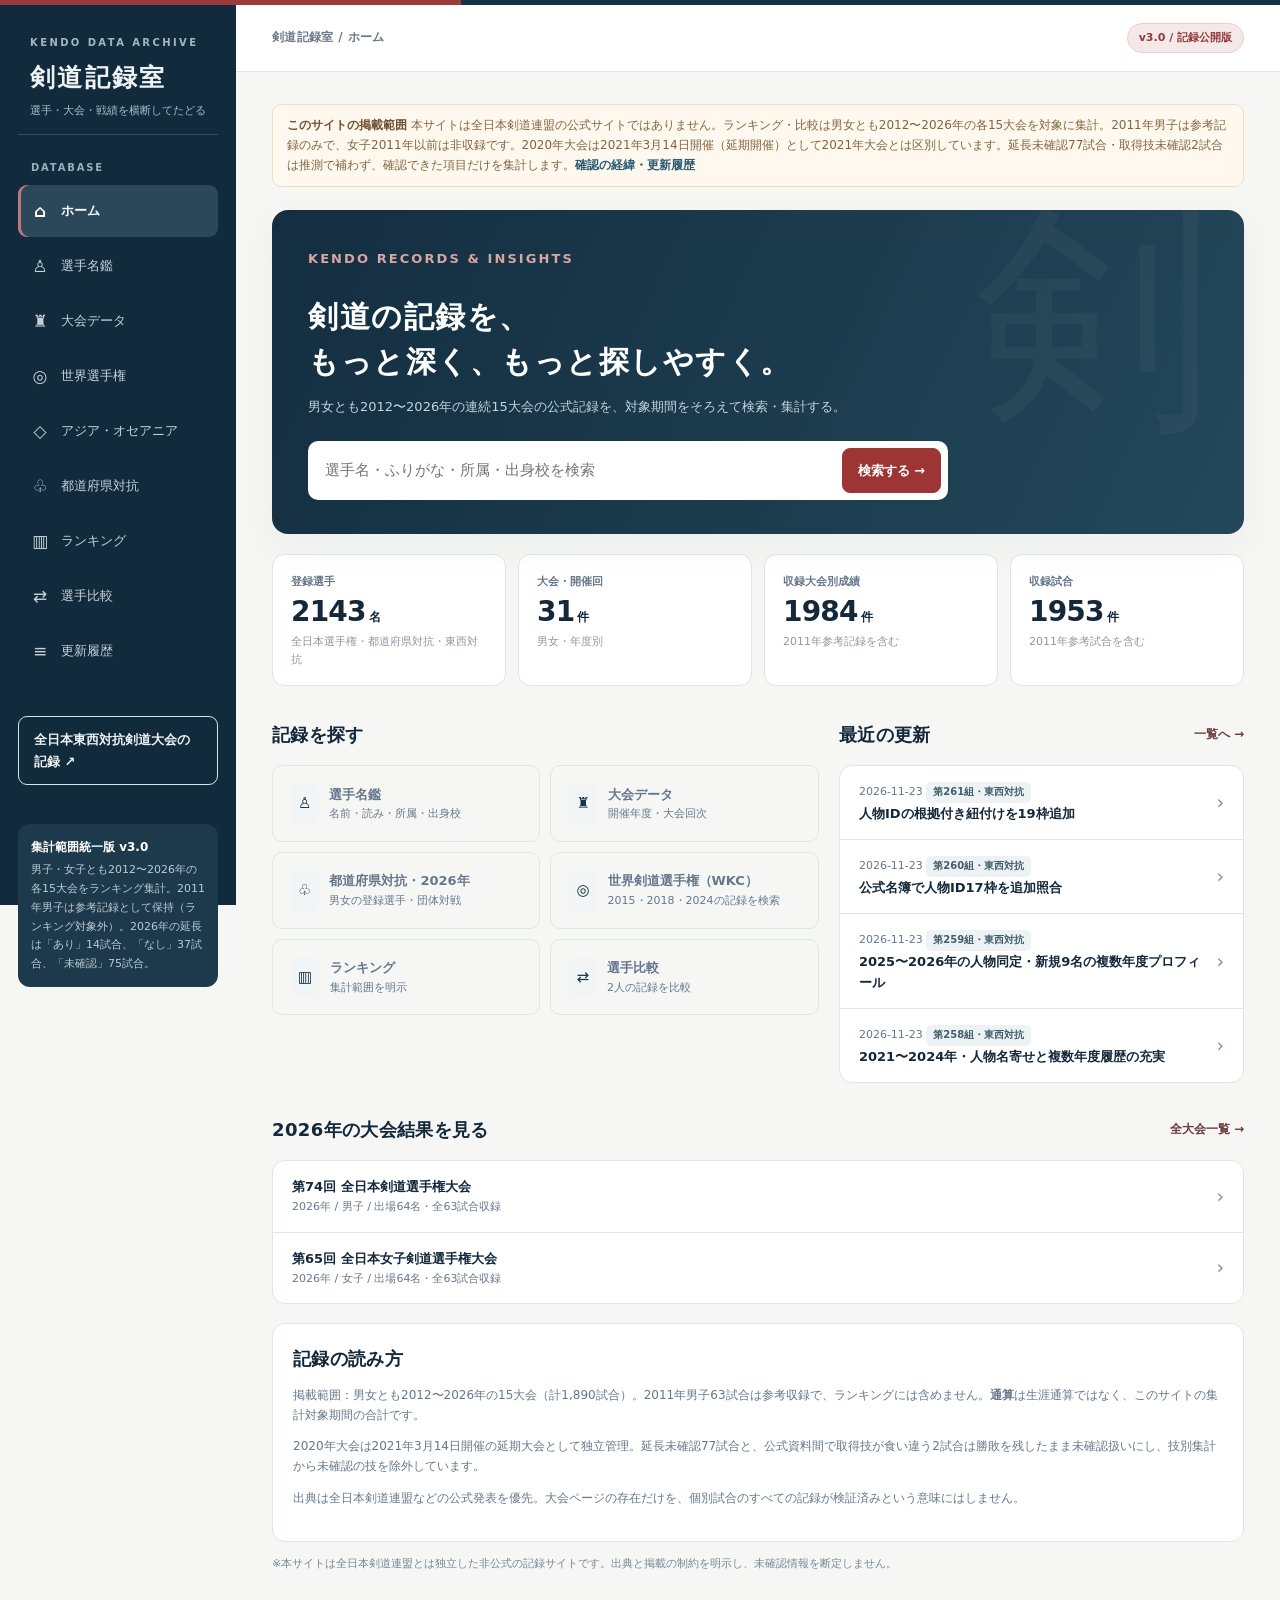
==== index.html @ 06b3e474 "Round 368: publish women's prefectural award history and verified player profiles" ====
<!doctype html>
<html lang="ja">
<head>
  <meta charset="utf-8">
  <meta name="viewport" content="width=device-width, initial-scale=1">
  <meta name="color-scheme" content="light">
  <title>剣道記録室｜全日本・世界・アジア・オセアニア剣道選手権の記録</title>
  <meta name="description" content="全日本剣道選手権・全日本女子剣道選手権の2012〜2026年の試合記録、選手名鑑、ランキング、選手比較。2011年男子は参考収録。1970〜2024年の世界剣道選手権（WKC）の公式入賞結果と日本代表の一部試合記録、2026年第1回アジア・オセアニア剣道選手権大会（AOKC）の入賞、日本選手団登録、個人戦20記録枠（19実戦・不戦勝1）、日本の男女団体戦8国別対戦と本人実戦38件（団体不戦勝2枠を別管理）を掲載。1976・1979・1982・1985・1988年は入賞順位の2巡確認済み。1991年・1994年・1997年はFIK公式図面の個別対戦を2巡照合し、1973年は入賞順位・団体と個人の別会場を2巡確認、1970年は会場・全剣連公式映像を含め2巡目まで確認。公式一次資料による非公式データベース。">
  <link rel="stylesheet" href="assets/style.css">
  <link rel="stylesheet" href="assets/tozai-profile.css">
</head>
<body>
  <div class="global-top"></div>
  <div class="shell">
    <aside class="sidebar">
      <a href="#/" class="brand"><div class="brand-small">KENDO DATA ARCHIVE</div><div class="brand-main">剣道記録室</div><div class="brand-desc">選手・大会・戦績を横断してたどる</div></a>
      <div><div class="nav-caption">DATABASE</div><nav class="nav-links" id="desktopNav" aria-label="メインメニュー"></nav></div>
      <div class="sidebar-tozai-entry"><a href="tozai.html" style="display:block;padding:12px 15px;border:1px solid #dbe2e8;border-radius:9px;margin:14px 0;text-decoration:none;font-size:13px;font-weight:700">全日本東西対抗剣道大会の記録 ↗</a></div><div class="sidebar-bottom"><strong>集計範囲統一版 v3.0</strong>男子・女子とも2012〜2026年の各15大会をランキング集計。2011年男子は参考記録として保持（ランキング対象外）。2026年の延長は「あり」14試合、「なし」37試合、「未確認」75試合。</div>
    </aside>
    <main class="main"><header class="topbar"><h1 id="topTitle">ホーム</h1><span class="mini-badge">v3.0 / 記録公開版</span></header><div class="content" id="app" aria-live="polite"></div></main>
  </div>
  <nav id="mobileNav" class="mobile-nav" aria-label="モバイルメニュー"></nav>
  <div id="resultOverlay" class="result-overlay" hidden>
    <button type="button" class="result-backdrop" data-close-results aria-label="一覧を閉じる"></button>
    <section class="result-dialog" role="dialog" aria-modal="true" aria-labelledby="resultDialogTitle" aria-describedby="resultDialogSubtitle">
      <header class="result-dialog-head"><div><p class="eyebrow">RESULTS · TOURNAMENT</p><h2 id="resultDialogTitle">大会結果</h2><p id="resultDialogSubtitle" class="muted"></p></div><button class="result-close" type="button" data-close-results aria-label="結果一覧を閉じる">×</button></header>
      <div class="result-dialog-tabs" role="tablist" aria-label="表示する結果を選択"><button type="button" role="tab" data-modal-tab="summary">個人別の最終成績</button><button type="button" role="tab" data-modal-tab="matches">試合結果一覧</button></div>
      <div id="resultDialogContent" class="result-dialog-content" tabindex="-1"></div>
    </section>
  </div>
<script src="assets/data-real.js"></script>
<script src="assets/readings.js"></script>
<script src="assets/readings-2025.js"></script>
<script src="assets/results-2026.js"></script>
<script src="assets/results-historical.js"></script>
<script src="assets/results-2025.js"></script>
<script src="assets/results-2024.js"></script>
<script src="assets/results-2023.js"></script>
<script src="assets/results-2022.js"></script>
<script src="assets/readings-2024.js"></script>
<script src="assets/readings-2023.js"></script>
<script src="assets/readings-2022.js"></script>
<script src="assets/results-2021.js"></script>
<script src="assets/readings-2021.js"></script>
<script src="assets/results-2011.js"></script>
<script src="assets/results-2012.js"></script>
<script src="assets/results-2013.js"></script>
<script src="assets/results-2014.js"></script>
<script src="assets/results-2015.js"></script>
<script src="assets/results-2016.js"></script>
<script src="assets/results-2017.js"></script>
<script src="assets/results-2018.js"></script>
<script src="assets/results-2019.js"></script>
<script src="assets/results-2020.js"></script>
<script src="assets/readings-2020.js"></script>
<script src="assets/readings-2019.js"></script>
<script src="assets/readings-2018.js"></script>
<script src="assets/readings-2017.js"></script>
<script src="assets/readings-2016.js"></script>
<script src="assets/readings-2015.js"></script>
<script src="assets/readings-2014.js"></script>
<script src="assets/readings-2013.js"></script>
<script src="assets/readings-2012.js"></script>
<script src="assets/readings-2011.js"></script>
<script src="assets/wkc-results.js"></script>
<script src="assets/aokc-results.js"></script>
<script src="assets/identity-links.js"></script>
<script src="assets/event-grades.js"></script>
<script src="assets/official-appearances.js"></script>
<script src="assets/display-names.js"></script>
<script src="assets/last-event-affiliations.js"></script>
<script src="assets/todofuken-2026.js"></script>
<script src="assets/todofuken-women-linked-profiles.js"></script>
<script src="assets/todofuken-women-awards-368.js"></script>
<script src="assets/todofuken-2025.js"></script>
<script src="assets/tozai-public-data.js"></script>
<script src="assets/tozai-profile-links.js"></script>
<script src="assets/tozai-new-players.js"></script>
<script src="assets/tozai-multi-profiles-256.js"></script>
<script src="assets/tozai-identity-256.js"></script>
<script src="assets/tozai-multi-profiles-257.js"></script>
<script src="assets/tozai-identity-257.js"></script>
<script src="assets/tozai-multi-profiles-258.js"></script>
<script src="assets/tozai-identity-258.js"></script>
<script src="assets/tozai-multi-profiles-259.js"></script>
<script src="assets/tozai-identity-259.js"></script>
<script src="assets/tozai-identity-260.js"></script>
<script src="assets/tozai-identity-261.js"></script>
<script src="assets/tozai-multi-profiles-262.js"></script>
<script src="assets/tozai-identity-262.js"></script>
<script src="assets/tozai-multi-profiles-263.js"></script>
<script src="assets/tozai-identity-263.js"></script>
<script src="assets/tozai-multi-profiles-264.js"></script>
<script src="assets/tozai-identity-264.js"></script>
<script src="assets/tozai-identity-265.js"></script>
<script src="assets/tozai-multi-profiles-266.js"></script>
<script src="assets/tozai-identity-266.js"></script>
<script src="assets/tozai-multi-profiles-267.js"></script>
<script src="assets/tozai-identity-267.js"></script>
<script src="assets/tozai-multi-profiles-268.js"></script>
<script src="assets/tozai-identity-268.js"></script>
<script src="assets/tozai-multi-profiles-269.js"></script>
<script src="assets/tozai-identity-269.js"></script>
<script src="assets/tozai-multi-profiles-270.js"></script>
<script src="assets/tozai-identity-270.js"></script>
<script src="assets/tozai-multi-profiles-271.js"></script>
<script src="assets/tozai-identity-271.js"></script>
<script src="assets/tozai-multi-profiles-272.js"></script>
<script src="assets/tozai-identity-272.js"></script>
<script src="assets/tozai-multi-profiles-273.js"></script>
<script src="assets/tozai-identity-273.js"></script>
<script src="assets/tozai-multi-profiles-274.js"></script>
<script src="assets/tozai-identity-274.js"></script>
<script src="assets/tozai-multi-profiles-275.js"></script>
<script src="assets/tozai-identity-275.js"></script>
<script src="assets/tozai-identity-276.js"></script>
<script src="assets/tozai-identity-277.js"></script>
<script src="assets/tozai-identity-278.js"></script>
<script src="assets/tozai-identity-279.js"></script>
<script src="assets/tozai-identity-280.js"></script>
<script src="assets/tozai-identity-281.js"></script>
<script src="assets/app.js"></script>
<script src="assets/player-history-audit-282.js"></script>
<script src="assets/tozai-profile.js"></script>
<script src="assets/profile-cross-links-283.js"></script>
</body>
</html>
---- assets/style.css ----
:root{--ink:#13283b;--ink-2:#36495b;--muted:#66778b;--paper:#f6f7f5;--panel:#fff;--line:#dfe5e6;--red:#9e3535;--red-light:#f9eeee;--mint:#e8f2ee;--navy:#173144;--warm:#f8f4ec;--shadow:0 12px 40px rgba(21,42,55,.045)}
    *{box-sizing:border-box}html{scroll-behavior:smooth}body{margin:0;background:var(--paper);color:var(--ink);font-family:system-ui,-apple-system,"Hiragino Kaku Gothic ProN","Yu Gothic",Meiryo,sans-serif;line-height:1.65;font-size:15px}
    button,input,select{font:inherit}a{color:inherit;text-decoration:none}button{cursor:pointer}button:focus-visible,a:focus-visible,input:focus-visible,select:focus-visible{outline:3px solid #ba8960;outline-offset:2px}
    .global-top{height:5px;background:linear-gradient(90deg,#9b3c3c 0 36%,#173144 36% 100%)}
    .shell{max-width:1360px;margin:0 auto;display:grid;grid-template-columns:236px minmax(0,1fr);min-height:calc(100vh - 5px)}
    .sidebar{background:#122b3c;color:#edf2f2;padding:28px 18px 22px;display:flex;flex-direction:column;gap:25px;position:sticky;top:0;height:100vh}
    .brand{padding:2px 12px 15px;border-bottom:1px solid rgba(255,255,255,.16)}.brand-small{font-size:10px;letter-spacing:.24em;color:#a6b5bf;font-weight:800}.brand-main{font-size:25px;font-weight:900;letter-spacing:.09em;margin:5px 0}.brand-desc{font-size:11px;color:#a8bac7;line-height:1.5}
    .nav-caption{font-size:10px;letter-spacing:.18em;color:#9bafbc;padding:0 13px;margin-bottom:8px;font-weight:800}.nav-links{display:grid;gap:3px}.nav-link{padding:12px 12px;border-radius:9px;display:flex;align-items:center;gap:11px;font-size:13px;color:#c5d1d9;transition:.14s}.nav-link:hover{background:#203e50;color:#fff}.nav-link.active{color:white;background:#2a4859;box-shadow:inset 3px 0 0 #c17875;font-weight:800}.ico{width:20px;display:inline-flex;justify-content:center;flex-shrink:0;font-size:17px}
    .sidebar-bottom{margin-top:auto;background:#1c3a4c;padding:13px;border-radius:12px;font-size:11px;color:#bdcbd2;line-height:1.7}.sidebar-bottom strong{color:#fff;display:block;font-size:12px;margin-bottom:4px}
    .main{min-width:0}.topbar{height:67px;display:flex;align-items:center;justify-content:space-between;padding:0 36px;background:#fff;border-bottom:1px solid var(--line);gap:16px}.topbar h1{font-size:12px;font-weight:700;color:#697988;letter-spacing:.03em;margin:0}.mini-badge{background:#f4e8e8;color:#933b3b;border:1px solid #edcece;font-size:11px;padding:5px 11px;border-radius:100px;font-weight:800;white-space:nowrap}.content{max-width:1100px;margin:auto;padding:32px 36px 78px}.eyebrow{color:var(--red);font-size:11px;font-weight:900;letter-spacing:.16em;margin:0 0 8px;text-transform:uppercase}.heading{font-size:30px;line-height:1.4;letter-spacing:.025em;margin:0 0 10px;font-weight:900}.lead{color:var(--muted);margin:0 0 28px;font-size:14px}.section-title{font-size:18px;margin:0;font-weight:900;letter-spacing:.02em}.muted{color:var(--muted)}.small{font-size:12px}.tiny{font-size:11px}
    .hero{background:linear-gradient(115deg,#132e40,#24475a);color:#fff;border-radius:16px;padding:38px 36px 34px;position:relative;overflow:hidden;box-shadow:var(--shadow)}.hero:after{content:"剣";position:absolute;right:30px;top:-70px;font-family:serif;font-size:240px;line-height:1.5;color:rgba(255,255,255,.038);pointer-events:none}.hero .eyebrow{color:#d6a6a0}.hero h2{font-size:30px;letter-spacing:.05em;line-height:1.5;margin:0 0 12px;max-width:700px}.hero p{color:#c5d3db;margin:0 0 24px;font-size:13px;max-width:550px}.hero-search{max-width:640px;background:white;border-radius:10px;display:flex;padding:7px;gap:8px;position:relative;z-index:1}.hero-search input{border:0;background:white;flex:1;min-width:0;padding:10px;color:var(--ink);outline:none}.btn{background:var(--navy);color:white;border:1px solid var(--navy);border-radius:8px;padding:10px 15px;font-weight:800;font-size:13px;display:inline-flex;align-items:center;justify-content:center;gap:7px;white-space:nowrap}.btn:hover{background:#2b5269}.btn.secondary{background:#fff;color:var(--ink);border:1px solid #cad5da}.btn.secondary:hover{background:#f3f7f8}.btn.ghost{background:transparent;color:var(--ink);border-color:#cfd9de}.btn.red{background:var(--red);border-color:var(--red)}.btn:disabled{opacity:.5;cursor:not-allowed}
    .stats{display:grid;grid-template-columns:repeat(4,minmax(0,1fr));gap:12px;margin:20px 0 34px}.stat{background:#fff;border:1px solid var(--line);border-radius:12px;padding:18px 18px 16px}.stat-label{font-size:11px;color:var(--muted);font-weight:800}.stat-value{font-size:28px;line-height:1.5;font-weight:900;letter-spacing:-.03em}.stat-suffix{font-size:12px;margin-left:3px}.stat-foot{font-size:11px;color:#8c98a0}
    .two-col{display:grid;grid-template-columns:minmax(0,1.35fr) minmax(0,1fr);gap:20px}.section-head{display:flex;justify-content:space-between;align-items:center;gap:12px;margin:0 0 15px}.section-block{margin-top:32px}.pane{background:#fff;border:1px solid var(--line);border-radius:13px;overflow:hidden}.pane-pad{padding:20px}.quick-grid{display:grid;grid-template-columns:1fr 1fr;gap:10px}.quick{border:1px solid var(--line);border-radius:10px;padding:17px;display:flex;align-items:center;gap:10px;transition:.12s}.quick:hover{border-color:#829ba7;background:#f8fafa}.quick .qicon{background:#f2f5f5;color:var(--navy);border-radius:8px;padding:8px}.quick strong{display:block;font-size:13px}.quick span:last-child{font-size:11px;color:var(--muted)}.quiet-link{font-size:12px;font-weight:800;color:#6a3a39}.quiet-link:hover{text-decoration:underline}
    .list-row{display:flex;gap:12px;align-items:center;justify-content:space-between;padding:15px 19px;border-bottom:1px solid var(--line)}.list-row:last-child{border-bottom:0}.list-row:hover{background:#fcfdfd}.list-row .row-title{font-size:13px;font-weight:800}.list-row .row-sub{font-size:11px;color:var(--muted);margin-top:1px}.arrow{font-size:19px;color:#7c909b}.tag{display:inline-flex;align-items:center;background:#edf3f4;color:#425e6a;border-radius:5px;padding:2px 7px;font-size:10px;font-weight:800;white-space:nowrap}.tag.red{background:var(--red-light);color:var(--red)}.tag.green{background:var(--mint);color:#356e5e}.tag.amber{background:#fcf0d7;color:#8c661d}
    .toolbar{padding:15px;background:#fff;border:1px solid var(--line);border-radius:13px;display:flex;align-items:end;gap:10px;flex-wrap:wrap;margin:18px 0 18px}.field{display:grid;gap:5px;flex:1;min-width:160px}.field.search{flex:2;min-width:250px}.field label{font-size:11px;color:var(--muted);font-weight:800}.control{width:100%;border:1px solid #d1dadd;background:#fff;border-radius:8px;padding:10px 11px;color:var(--ink);min-height:42px}.count-line{font-size:12px;color:var(--muted);display:flex;justify-content:space-between;align-items:center;gap:8px;margin-bottom:10px;flex-wrap:wrap}.grid-cards{display:grid;grid-template-columns:repeat(2,minmax(0,1fr));gap:13px}.person-card{background:#fff;border:1px solid var(--line);border-radius:11px;padding:17px;display:flex;flex-direction:column;gap:10px}.person-card:hover{border-color:#a6b6bd}.person-top{display:flex;align-items:center;gap:11px}.avatar{width:48px;height:48px;display:flex;align-items:center;justify-content:center;background:#e7eff1;border-radius:12px;font-size:18px;font-weight:900;color:#3b6072;flex-shrink:0}.avatar.f{background:#f5e9ec;color:#9c5a70}.person-name{font-size:16px;font-weight:900}.person-meta{color:var(--muted);font-size:11px}.mini-dl{display:grid;grid-template-columns:74px 1fr;gap:5px 10px;font-size:12px}.mini-dl dt{color:#778798}.mini-dl dd{margin:0;font-weight:650}.card-actions{display:flex;gap:9px;margin-top:auto;border-top:1px solid var(--line);padding-top:10px}.textbtn{background:none;border:0;padding:4px 0;color:#2d5469;font-weight:800;font-size:12px}.textbtn:hover{text-decoration:underline}.empty{padding:42px;text-align:center;color:var(--muted)}
    .detail-hero{background:#fff;border:1px solid var(--line);border-radius:14px;padding:24px;display:flex;gap:18px;align-items:start;justify-content:space-between;flex-wrap:wrap}.detail-main{display:flex;gap:17px;align-items:center}.detail-main .avatar{width:76px;height:76px;font-size:27px;border-radius:15px}.detail-main h2{font-size:26px;margin:2px 0 3px}.detail-pills{display:flex;gap:7px;margin-top:8px;flex-wrap:wrap}.detail-grid{display:grid;grid-template-columns:1fr 1fr;gap:17px;margin-top:17px}.detail-grid .pane{padding:18px}.detail-grid .wide{grid-column:span 2}.definition{display:grid;grid-template-columns:140px 1fr;gap:0;margin-top:12px}.definition div{padding:11px 0;border-bottom:1px solid var(--line);font-size:13px}.definition div:nth-child(odd){color:var(--muted)}.definition div:nth-last-child(-n+2){border-bottom:0}
    table{border-collapse:collapse;width:100%;font-size:13px;text-align:left}th{color:#718393;font-size:11px;white-space:nowrap;font-weight:800;background:#f7f9f9}th,td{padding:13px 14px;border-bottom:1px solid var(--line);vertical-align:top}tr:last-child td{border-bottom:0}tbody tr:hover{background:#fafcfc}.data-link{color:#295a71;font-weight:800}.data-link:hover{text-decoration:underline}.table-wrap{overflow-x:auto}.result{font-weight:900}.result.win{color:#a34b3d}.footnote{font-size:11px;color:#768692;margin-top:12px;line-height:1.75}.breadcrumb{display:flex;gap:8px;align-items:center;font-size:11px;color:#7e8f98;margin-bottom:12px}.breadcrumb a:hover{text-decoration:underline}.eyecatch{border:1px solid #e4e1d9;border-radius:11px;background:var(--warm);padding:14px;color:#715f4e;font-size:12px;margin-top:20px}
    .rank-top{display:flex;justify-content:space-between;gap:16px;align-items:end;flex-wrap:wrap}.rank-number{font-weight:900;font-size:19px;color:#345465}.number-head{font-size:25px;font-weight:900;color:#9b6660}.compare-selects{display:grid;grid-template-columns:1fr 38px 1fr;gap:14px;align-items:end;margin:20px 0}.compare-side{background:white;border:1px solid var(--line);padding:18px;border-radius:12px}.compare-side h3{margin:0 0 10px}.vs{font-family:Georgia,serif;font-size:20px;text-align:center;padding-bottom:23px;color:#8598a5}.comparison{display:grid;grid-template-columns:1fr 130px 1fr;border:1px solid var(--line);border-radius:12px;overflow:hidden;background:white}.comparison>div{padding:16px 12px;text-align:center;border-bottom:1px solid var(--line)}.comparison>div:nth-child(3n+2){background:#f5f8f8;color:#71818c;font-size:12px;font-weight:800}.comparison>div:nth-last-child(-n+3){border-bottom:0}.comparison .big{font-size:24px;font-weight:900}.comparison .faint{color:#81919a}
    .update{display:grid;grid-template-columns:110px 1fr;gap:18px;padding:20px;border-bottom:1px solid var(--line)}.update:last-child{border-bottom:0}.update-date{font-size:13px;font-weight:900;color:#526877}.update h3{margin:0 0 5px;font-size:15px}.update p{margin:0;color:var(--muted);font-size:12px}.source-box{margin-top:24px;border:1px dashed #c5d0d2;border-radius:10px;padding:16px;font-size:12px;color:#667b88;background:#fff}.privacy-banner{background:#fff8ee;border:1px solid #f0ddbc;color:#806542;border-radius:9px;padding:11px 14px;font-size:12px;margin-bottom:23px}.privacy-banner strong{color:#715232}
    .mobile-nav{display:none}.hide{display:none!important}
    @media(max-width:1040px){.shell{grid-template-columns:198px minmax(0,1fr)}.content{padding:26px 22px 70px}.topbar{padding:0 22px}.stats{grid-template-columns:repeat(2,minmax(0,1fr))}.two-col{grid-template-columns:1fr}}
    @media(max-width:760px){.shell{display:block}.sidebar{display:none}.topbar{height:57px;padding:0 17px}.content{padding:21px 14px 88px}.hero{padding:27px 20px}.hero h2{font-size:23px}.hero-search{display:grid;grid-template-columns:1fr auto}.hero-search input{padding:7px;max-width:100%}.heading{font-size:25px}.stats{gap:8px;margin:13px 0 24px}.stat{padding:12px}.stat-value{font-size:24px}.grid-cards{grid-template-columns:1fr}.quick-grid{grid-template-columns:1fr 1fr;gap:8px}.quick{padding:12px}.quick .qicon{display:none}.detail-grid{grid-template-columns:1fr}.detail-grid .wide{grid-column:auto}.compare-selects{grid-template-columns:1fr 1fr}.vs{display:none}.comparison{grid-template-columns:1fr 98px 1fr}.comparison>div{padding:12px 5px}.comparison .big{font-size:19px}.update{grid-template-columns:1fr;gap:4px;padding:15px}.mobile-nav{display:flex;position:fixed;bottom:0;left:0;right:0;height:66px;background:#fff;border-top:1px solid var(--line);z-index:20;justify-content:space-around;align-items:center;box-shadow:0 -4px 24px rgba(8,28,42,.06)}.mobile-nav a{display:flex;flex-direction:column;align-items:center;justify-content:center;gap:1px;flex:1;color:#738795;font-size:10px;font-weight:700}.mobile-nav a.active{color:var(--red)}.mobile-nav a .ico{font-size:19px}.privacy-banner{font-size:11px}.definition{grid-template-columns:108px 1fr}.source-box{font-size:11px}}
    @media(prefers-reduced-motion:reduce){html{scroll-behavior:auto}*{transition:none!important}}

.career-text{white-space:pre-wrap;line-height:1.85;margin-top:12px;padding:15px;background:#f8faf9;border:1px solid var(--line);border-radius:9px;font-size:13px;overflow-wrap:anywhere}summary{list-style:disclosure-closed;cursor:pointer}summary:hover{text-decoration:underline}.definition div{overflow-wrap:anywhere}

/* v0.3 氏名の読み（未確認の選手は空欄） */
.name-reading{display:block;font-size:11px;color:#667e8b;font-weight:550;letter-spacing:.025em;margin-top:2px;white-space:normal;}
.detail-reading{color:#647984;font-size:14px;letter-spacing:.045em;margin:1px 0 6px;}
.person-top .name-reading{margin-bottom:3px;}

/* v0.6 Historical match archive and per-athlete certified technique summary */
.history-pane h3{margin-bottom:8px}
.history-group{border:1px solid var(--line);border-radius:10px;overflow:hidden;margin-top:12px;background:#fff}
.history-group summary{padding:14px 15px;font-weight:800;background:#f6f9f9;color:#26445b;list-style:none;cursor:pointer;display:flex;justify-content:space-between;gap:12px}
.history-group summary::-webkit-details-marker{display:none}
.history-group summary:after{content:'＋';font-size:16px;color:#677e8b}
.history-group[open] summary:after{content:'－'}
.history-group summary:hover{background:#eaf1f3}
.history-count{font-size:12px;color:var(--muted);margin-left:auto}
.history-group .table-wrap{max-width:100%}
.history-group td{font-size:12px}
.tech-summary{display:grid;grid-template-columns:repeat(4,minmax(0,1fr));gap:10px;margin-top:14px}
.tech-summary>div{background:#f5f8f8;border-radius:9px;padding:11px 10px;display:grid;gap:2px}
.tech-summary span{font-size:11px;color:var(--muted)}
.tech-summary strong{font-size:21px;color:var(--ink)}
.tech-summary small{font-size:11px;color:var(--muted)}
@media(max-width:760px){.tech-summary{grid-template-columns:repeat(2,minmax(0,1fr))}.history-pane{padding:13px!important}.history-group summary{font-size:13px}.history-group td{padding:11px 9px}}

/* v0.8: summary overlay and compact tournament controls */
.event-quick-actions{display:flex;gap:10px;align-items:center;flex-wrap:wrap;margin-top:14px}
.event-result-entry{margin:18px 0}
.event-entry-head{display:flex;justify-content:space-between;align-items:start;gap:18px;flex-wrap:wrap}
.event-entry-head .eyebrow{margin-bottom:4px}
.event-entry-head .small{margin:7px 0 0;max-width:590px}
.event-podium{display:grid;grid-template-columns:repeat(3,minmax(0,1fr));gap:10px;margin-top:18px}
.podium-cell{display:flex;flex-direction:column;gap:4px;background:#f5f8f8;border:1px solid #e7ebeb;border-radius:9px;padding:13px 15px;min-width:0}
.podium-cell.champion{background:#fcf7ee;border-color:#e9dcbf}
.podium-cell>span{color:#758390;font-weight:800;font-size:11px}.podium-cell strong{font-size:14px;line-height:1.6}
.result-entry-note{margin:14px 0 0}
.event-directory-row{gap:18px}.event-directory-row>div:first-child{min-width:0}.event-directory-row .row-title{font-size:14px}
.event-list-actions{display:flex;align-items:center;gap:14px;flex-wrap:wrap}
.mini-action{display:inline-flex;background:#eff4f5;border:1px solid #d5e1e5;border-radius:7px;padding:7px 10px;color:#1e506b;font-size:12px;font-weight:800;white-space:nowrap}
.mini-action:hover{background:#dcebef}
body.modal-open{overflow:hidden}
.result-overlay[hidden]{display:none!important}
.result-overlay{position:fixed;inset:0;z-index:1000;display:grid;place-items:center;padding:24px}
.result-backdrop{position:absolute;inset:0;background:rgba(12,25,36,.65);border:0;cursor:pointer;width:100%;height:100%}
.result-dialog{position:relative;isolation:isolate;background:#fff;color:var(--ink);border-radius:16px;box-shadow:0 26px 90px rgba(6,21,33,.28);width:min(100%,1060px);max-height:min(92vh,960px);display:flex;flex-direction:column;overflow:hidden}
.result-dialog-head{padding:20px 24px 15px;border-bottom:1px solid var(--line);display:flex;justify-content:space-between;align-items:start;gap:12px}
.result-dialog-head .eyebrow{margin:0 0 5px}.result-dialog-head h2{margin:0;font-size:21px;line-height:1.4;font-weight:900}
.result-dialog-head .muted{margin:4px 0 0;font-size:12px}
.result-close{background:#f4f7f8;color:#29495b;border:1px solid #dce5e7;border-radius:50%;font-size:23px;line-height:1;width:37px;height:37px;flex-shrink:0}
.result-close:hover{background:#e4edf0}
.result-dialog-tabs{display:flex;gap:5px;padding:10px 24px 0;border-bottom:1px solid var(--line)}
.result-dialog-tabs button{background:transparent;border:0;border-bottom:3px solid transparent;padding:10px 14px;margin-bottom:-1px;color:var(--muted);font-weight:800;font-size:13px}
.result-dialog-tabs button.active{border-color:var(--red);color:#8c3333}
.result-dialog-content{min-height:0;overflow-y:auto;overscroll-behavior:contain;padding:20px 24px 24px;flex:1;outline:none}
.result-dialog-tools{display:flex;flex-wrap:wrap;gap:12px;align-items:end;padding:14px;background:#f8fafa;border:1px solid var(--line);border-radius:10px}
.result-dialog-tools .field{min-width:170px}.result-dialog-caption{color:var(--muted);font-size:12px;margin:12px 0}
.result-dialog-table th,.result-dialog-table td{padding:12px 11px}
.result-dialog-table td{font-size:12px}
.result-dialog-table tr[hidden]{display:none!important}
.result-no-matches{padding:25px;color:var(--muted);text-align:center}
.result-dialog-detail-head{display:flex;align-items:center;justify-content:space-between;gap:16px;flex-wrap:wrap;margin-bottom:17px}
.result-dialog-detail-head h3{font-size:17px;margin:0 0 4px}.result-dialog-detail-head p{margin:0;max-width:700px}
.result-empty{background:#f7f9fa;padding:25px;border-radius:8px;color:var(--muted)}
.dialog-source{margin-top:14px}.result-dialog-content .name-reading{font-size:10px}
@media(max-width:760px){
  .event-podium{grid-template-columns:1fr}.event-quick-actions .btn{width:100%}.event-directory-row{align-items:flex-start;flex-direction:column;gap:9px}
  .result-overlay{padding:0}.result-dialog{max-height:100dvh;height:100dvh;border-radius:0;width:100%}
  .result-dialog-head{padding:17px 16px 12px}.result-dialog-head h2{font-size:17px}
  .result-dialog-tabs{padding:8px 12px 0}.result-dialog-content{padding:14px 12px 78px}
  .result-dialog-table{min-width:690px}.result-dialog-content table{min-width:650px}
  .result-dialog-tools .field.search{min-width:230px}.result-dialog-tools .field{flex:1}
}
/* Present the full player-result action without horizontal scrolling on phones. */
@media(max-width:760px){
 .result-dialog-content .result-dialog-table{width:100%;min-width:0}
 .result-dialog-table thead{display:none}
 .result-dialog-table tbody{display:grid;gap:11px}
 .result-dialog-table tr:not([hidden]){display:grid;grid-template-columns:minmax(0,1fr) minmax(0,1fr);grid-template-rows:auto auto auto auto;gap:5px 12px;border:1px solid var(--line);border-radius:10px;padding:12px;background:#fff}
 .result-dialog-table tr>td{padding:0;border:0;min-width:0}
 .result-dialog-table tr>td:nth-child(1){grid-column:1;grid-row:1}
 .result-dialog-table tr>td:nth-child(2){grid-column:1/-1;grid-row:2;font-size:15px}
 .result-dialog-table tr>td:nth-child(3){grid-column:1;grid-row:3;color:var(--muted)}
 .result-dialog-table tr>td:nth-child(4){grid-column:2;grid-row:3;text-align:right;font-weight:800}
 .result-dialog-table tr>td:nth-child(5){grid-column:2;grid-row:1;text-align:right}
 .result-dialog-table tr>td:nth-child(6){grid-column:1/-1;grid-row:4;margin-top:5px}
 .result-dialog-table .mini-action{width:100%;justify-content:center}
}

/* v0.9: expand the individual match list directly below the selected result row */
.event-results-table{width:100%;table-layout:auto}
.event-results-table>thead th:last-child,.event-results-table>tbody>.event-player-row>td:last-child{text-align:center}
.event-player-row.is-expanded{background:#f5f9fa}
.event-row-toggle{border:1px solid #cbdce2;color:#275267;background:#eff5f7;border-radius:8px;width:39px;height:36px;display:inline-flex;justify-content:center;align-items:center;font-size:16px;font-weight:900;transition:background .12s}
.event-row-toggle:hover,.event-row-toggle[aria-expanded="true"]{background:#dfebef;border-color:#91b0bb}
.event-row-toggle .chevron{line-height:1}
.event-player-detail[hidden]{display:none!important}
.event-player-detail>td{padding:0!important;border-bottom:2px solid #d5e1e4!important}
.event-player-detail:hover{background:transparent}
.inline-match-panel{background:#f4f8f9;border-top:1px solid #dce8ec;padding:18px 18px 12px;border-left:4px solid #4b788c}
.inline-match-heading{display:flex;flex-wrap:wrap;align-items:baseline;gap:4px 16px;margin-bottom:12px}
.inline-match-heading strong{font-size:14px}
.inline-match-panel .table-wrap{border:1px solid #dfe7e9;border-radius:8px;background:white}
.inline-match-panel table th{background:#f6f8f9}
.inline-match-panel table td{padding:10px 12px}
.inline-match-source{margin:9px 0 0}
.inline-match-empty{background:#f4f8f9;padding:16px;font-size:12px;color:var(--muted)}
@media(max-width:760px){
 .event-result-wrap{overflow:visible}
 .event-results-table,.event-results-table>tbody{display:block;width:100%;min-width:0}
 .event-results-table>thead{display:none}
 .event-results-table>tbody>.event-player-row{display:grid;grid-template-columns:minmax(0,1fr) auto;gap:4px 10px;padding:13px 14px;border-bottom:1px solid var(--line)}
 .event-results-table>tbody>.event-player-row>td{border:0;padding:0;display:block;min-width:0;font-size:12px;text-align:left}
 .event-results-table>tbody>.event-player-row>td:nth-child(1){grid-column:1;grid-row:1;font-size:15px}
 .event-results-table>tbody>.event-player-row>td:nth-child(2){grid-column:1;grid-row:2;color:var(--muted)}
 .event-results-table>tbody>.event-player-row>td:nth-child(3){grid-column:1;grid-row:3}
 .event-results-table>tbody>.event-player-row>td:nth-child(4){grid-column:2;grid-row:3;text-align:right}
 .event-results-table>tbody>.event-player-row>td:nth-child(5){grid-column:1;grid-row:4}
 .event-results-table>tbody>.event-player-row>td:nth-child(6){grid-column:2;grid-row:1/3;display:flex;align-items:center;justify-content:flex-end}
 .event-player-detail{display:block;width:100%}
 .event-player-detail>td{display:block;width:100%}
 .inline-match-panel{padding:13px 10px;border-left-width:3px}
 .inline-table-wrap{overflow:visible!important}
 .inline-match-table{width:100%;min-width:0!important;display:block}
 .inline-match-table thead{display:none}
 .inline-match-table tbody{display:grid;gap:8px;padding:8px}
 .inline-match-table tbody tr{display:grid;grid-template-columns:minmax(0,1fr) auto;gap:4px 8px;padding:10px 11px;border:1px solid var(--line);border-radius:8px;background:#fff}
 .inline-match-table tbody td{border:0!important;padding:0!important;font-size:12px;min-width:0}
 .inline-match-table tbody td:nth-child(1){grid-column:1;grid-row:1;font-weight:800}
 .inline-match-table tbody td:nth-child(2){grid-column:1/-1;grid-row:2}
 .inline-match-table tbody td:nth-child(3){grid-column:2;grid-row:1;text-align:right}
 .inline-match-table tbody td:nth-child(4){grid-column:1/-1;grid-row:3}
 .inline-match-table tbody td:nth-child(5){grid-column:1/-1;grid-row:4}
 .inline-match-table tbody td:nth-child(6){grid-column:1/-1;grid-row:5}
 .inline-match-table tbody td:nth-child(4)::before{content:"本数（勝者-敗者）： ";font-weight:800;color:#66778b}
 .inline-match-table.is-historical tbody td:nth-child(4)::before{content:"取得・被取得技： "}
 .inline-match-table.is-historical tbody td:nth-child(5)::before{content:"反則： ";font-weight:800;color:#66778b}
 .inline-match-table.is-current tbody td:nth-child(5)::before{content:"取得技： ";font-weight:800;color:#66778b}
}

/* v0.9.1: score and techniques always oriented from selected player's view */
.oriented-score{display:inline-flex;flex-direction:column;align-items:center;justify-content:center;min-width:118px;line-height:1.35;white-space:nowrap;font-variant-numeric:tabular-nums}
.score-numbers{font-size:14px;letter-spacing:.03em;color:#163a56;font-weight:750}
.score-techs{display:inline-flex;align-items:center;justify-content:center;gap:3px;margin-top:2px;color:#405b6b;font-size:12px}
.tech-parentheses{display:inline-flex;align-items:center;gap:0}
.tech-side{min-width:19px;text-align:center}
.tech-separator{margin:0 2px;color:#63747e}
.foul-marker{color:#a64d3f;font-size:12px;line-height:1}
.foul-spacer{display:inline-block;width:12px}
@media(max-width:760px){
 .inline-match-table.is-current tbody td:nth-child(4)::before{content:"本数・技（本人 - 相手）";display:block;margin-bottom:3px;font-size:11px;font-weight:800;color:#66778b}
 .inline-match-table.is-current tbody td:nth-child(4){grid-column:1/-1;grid-row:3}
 .inline-match-table.is-current .oriented-score{align-items:center}
 .inline-match-table.is-current tbody td:nth-child(5)::before{content:none}
}

/* v1.1 五十音別選手名鑑 */
.kana-index{border:1px solid var(--line);border-radius:13px;background:#fff;padding:15px 16px;display:flex;flex-direction:column;gap:9px;position:sticky;top:8px;z-index:8;box-shadow:0 6px 24px rgba(12,34,49,.06);margin-bottom:20px}
.kana-index-title{font-size:12px;font-weight:900;color:#526b79}
.kana-index-buttons{display:flex;flex-wrap:wrap;gap:7px}
.kana-jump{border:1px solid #cfdee1;background:#f8faf9;color:#28516a;min-width:52px;min-height:44px;border-radius:9px;display:flex;align-items:center;justify-content:center;gap:4px;padding:7px 8px;font-weight:850;font-size:14px;transition:background-color .12s,border-color .12s}
.kana-jump:hover:not(:disabled){background:#edf3f4;border-color:#95b2bb}
.kana-jump:disabled{opacity:.4;cursor:default}
.kana-jump-count{font-size:10px;color:#758b96;font-variant-numeric:tabular-nums}
.kana-results{display:grid;gap:28px}
.kana-group{scroll-margin-top:150px;min-width:0}
.kana-group-head{display:flex;justify-content:space-between;align-items:baseline;gap:12px;margin:0 0 12px;padding:6px 3px 11px;border-bottom:2px solid #c9d6d9}
.kana-group-head h3{scroll-margin-top:172px;font-size:20px;font-weight:900;line-height:1.5;margin:0;outline-offset:4px}
.kana-group-count{font-size:12px;font-weight:650;color:#647c89;margin-left:7px}
.kana-back{border:0;background:none;color:#335c70;font-size:11px;font-weight:800;padding:6px 2px;white-space:nowrap}
.kana-back:hover{text-decoration:underline}
.kana-pending-note{margin:-3px 0 13px}
#kanaIndex{scroll-margin-top:14px}
@media(max-width:760px){.kana-group-head h3{scroll-margin-top:156px}.kana-index{top:0;padding:10px 11px;border-radius:10px}.kana-index-buttons{gap:5px}.kana-jump{min-width:calc((100% - 4*5px)/5);min-height:40px;padding:5px 3px;font-size:13px}.kana-jump-count{font-size:9px}.kana-group{scroll-margin-top:168px}.kana-group-head h3{font-size:19px}.kana-results{gap:22px}}

/* Round 42 official source route: no change to recorded matches */
.source-route{display:block;margin-top:3px;font-size:.78rem;line-height:1.45;white-space:normal}.source-route-note{font-size:.7rem}.source-route .data-link{font-weight:600}

/* Round 60: World Kendo Championships archive */
.wkc-years{display:flex;flex-wrap:wrap;gap:9px;margin:19px 0}
.wkc-years a{display:inline-flex;border:1px solid #cbd6d9;background:#fff;padding:11px 16px;border-radius:9px;font-size:13px;font-weight:850;color:#2b5166}
.wkc-years a.active{background:var(--navy);color:#fff;border-color:var(--navy)}
.wkc-division{margin:28px 0 42px}.wkc-division>.section-title{font-size:20px;margin:0 0 11px}
.wkc-division h4{margin:0;font-size:14px}.wkc-podium-group{margin-bottom:18px}.wkc-podium-group .pane-pad,.wkc-match-panel>.pane-pad{padding:14px 17px 10px}
.wkc-match-panel{padding:0 0 14px}.wkc-match-panel .history-group{margin:0 13px 8px}.wkc-team-heading{margin-top:25px!important}
.wkc-match-panel>.pane-pad p{margin:5px 0 0}.wkc-match-panel .history-group .pane-pad{padding:10px 15px}
.wkc-match-panel .history-group summary{align-items:center}.wkc-division table td{font-size:12px}
@media(max-width:760px){.wkc-years a{flex:1;justify-content:center;padding:9px 8px;font-size:12px}.wkc-match-panel .history-group{margin-left:8px;margin-right:8px}.wkc-match-panel .history-group summary{font-size:12px;padding:10px}.mobile-nav a{font-size:9px}.mobile-nav a .ico{font-size:17px}}

/* 2026-11-20 / Round 61: historical and current names share one person ID */
.detail-former{font-size:13px;color:var(--muted,#586877);margin:5px 0 12px;font-weight:650}.wkc-historic-name{display:inline-block;margin-left:5px}

/* 第63組：五十音の行内ジャンプと年度限定の段位表示 */
.kana-group-head{align-items:center;flex-wrap:wrap}
.kana-sub-index{display:flex;align-items:center;gap:5px;flex-wrap:wrap;flex:1;min-width:0}
.kana-sub-jump{display:inline-flex;align-items:center;justify-content:center;gap:4px;min-height:36px;min-width:40px;border:1px solid #c9dadd;border-radius:9px;padding:6px 7px;background:#f4f8f8;color:#245069;font-size:13px;font-weight:850}
.kana-sub-jump:not(:disabled):hover{background:#e6f0f2;border-color:#7e9ea9}
.kana-sub-jump:disabled{opacity:.36;cursor:default}
.kana-sub-count{font-size:10px;color:#718998;font-variant-numeric:tabular-nums}
.kana-subgroup{min-width:0;margin:0 0 18px}
.kana-subgroup:last-child{margin-bottom:0}
.kana-subgroup-title{font-size:15px;font-weight:900;color:#3b6274;margin:0 0 12px;padding:0 0 6px;border-bottom:1px solid #dce7e9;scroll-margin-top:190px;outline-offset:4px}
.event-grade-caption{font-size:11px;white-space:normal}
@media(max-width:760px){
 .kana-group-head{gap:9px;align-items:center}
 .kana-sub-index{order:3;flex:0 0 100%;gap:7px}
 .kana-sub-jump{flex:1;min-width:0;min-height:39px;font-size:14px}
 .kana-subgroup-title{scroll-margin-top:210px}
 .kana-subgroup{margin-bottom:22px}
}

/* Round 64: player record page - compact four-column year history, inline matches. */
.profile-stats{grid-template-columns:repeat(3,minmax(0,1fr))}
.profile-grid .definition{grid-template-columns:160px minmax(0,1fr)}
.profile-last-source{margin:17px 0 0;line-height:1.7}
.profile-history-table{width:100%;table-layout:fixed}
.profile-history-table>thead th:nth-child(1){width:24%}
.profile-history-table>thead th:nth-child(2){width:25%}
.profile-history-table>thead th:nth-child(3){width:24%}
.profile-history-table>thead th:nth-child(4){width:27%}
.profile-history-table>tbody>.profile-year-row.is-expanded{background:#f4f9fa}
.profile-history-table>tbody>.profile-year-detail[hidden]{display:none!important}
.profile-year-toggle{background:transparent;border:0;padding:0;color:#244f65;text-align:left;display:flex;align-items:flex-start;gap:5px;flex-direction:column;cursor:pointer;width:100%;line-height:1.45}
.profile-year-toggle:hover{text-decoration:underline}
.profile-year-toggle span:first-child{font-weight:750}
.profile-year-toggle strong{font-size:14px;font-weight:900}
.profile-year-toggle .profile-year-arrow{font-size:10px;display:inline-block;transition:transform .2s}
.profile-year-toggle[aria-expanded="true"] .profile-year-arrow{transform:rotate(180deg)}
.profile-year-toggle:focus-visible{outline:3px solid #88b2cb;outline-offset:4px;border-radius:3px}
.profile-year-foot{font-size:11px;color:var(--muted);margin-top:6px}
.profile-row-note{font-size:12px;color:#637787;line-height:1.6;overflow-wrap:anywhere}
.profile-year-detail>td{padding:0!important;border-bottom:2px solid #d8e4e7!important}
.profile-inline-panel{padding:16px;background:#f3f8fa;border-left:3px solid #799cad}
.profile-inline-head{display:flex;flex-wrap:wrap;align-items:center;gap:6px 20px;margin-bottom:10px}
.profile-inline-head strong{font-size:14px}
.profile-match-wrap{border:1px solid #dae5e7;border-radius:8px;background:#fff}
.profile-match-table{width:100%}
.profile-match-table th{background:#ecf2f5}
@media(max-width:760px){
 .profile-stats{grid-template-columns:repeat(2,minmax(0,1fr))}
 .profile-stats .stat:last-child{grid-column:1/-1}
 .profile-grid .definition{grid-template-columns:100px minmax(0,1fr)}
 .profile-history-wrap{overflow:visible}
 .profile-history-table{display:block;min-width:0;table-layout:auto}
 .profile-history-table>thead{display:none}
 .profile-history-table>tbody{display:block}
 .profile-history-table>tbody>.profile-year-row{display:grid;grid-template-columns:repeat(2,minmax(0,1fr));gap:7px 14px;padding:15px 16px;border-bottom:1px solid var(--line)}
 .profile-history-table>tbody>.profile-year-row>td{display:block;min-width:0;padding:0;border:0;overflow-wrap:anywhere}
 .profile-history-table>tbody>.profile-year-row>td:nth-child(1){grid-column:1;grid-row:1/3}
 .profile-history-table>tbody>.profile-year-row>td:nth-child(2){grid-column:2;grid-row:1;font-size:12px}
 .profile-history-table>tbody>.profile-year-row>td:nth-child(3){grid-column:2;grid-row:2;font-size:13px}
 .profile-history-table>tbody>.profile-year-row>td:nth-child(4){grid-column:1/-1;grid-row:3;font-size:11px}
 .profile-history-table>tbody>.profile-year-detail{display:block;width:100%}
 .profile-history-table>tbody>.profile-year-detail>td{display:block;width:100%}
 .profile-inline-panel{padding:12px;border-left-width:2px}
 .profile-match-wrap{overflow:visible!important}
 .profile-match-table{display:block;min-width:0}
 .profile-match-table>thead{display:none}
 .profile-match-table>tbody{display:grid;gap:8px;padding:8px}
 .profile-match-table>tbody>tr{display:grid;grid-template-columns:minmax(0,1fr) auto;gap:5px 9px;border:1px solid var(--line);border-radius:8px;padding:11px;background:#fff}
 .profile-match-table>tbody>tr>td{border:0;padding:0;min-width:0;font-size:12px}
 .profile-match-table>tbody>tr>td:nth-child(1){grid-column:1;grid-row:1}
 .profile-match-table>tbody>tr>td:nth-child(2){grid-column:1/-1;grid-row:2}
 .profile-match-table>tbody>tr>td:nth-child(3){grid-column:2;grid-row:1;text-align:right}
 .profile-match-table>tbody>tr>td:nth-child(4){grid-column:1/-1;grid-row:3}
}

.profile-year-toggle .profile-year-arrow{position:absolute;right:3px;top:32px}
.profile-year-toggle{position:relative;padding-right:17px}

/* Player comparison: progressive searchable picker, official-reading gojuon order. */
.compare-selects{align-items:stretch}
.compare-side{min-width:0;position:relative}
.compare-side:focus-within{z-index:5;border-color:#9ab1bc}
.compare-current{display:flex;flex-direction:column;gap:2px;margin:8px 0 10px;min-width:0}
.compare-current strong{font-size:15px;color:#245c74;overflow-wrap:anywhere}
.compare-current span{font-size:11px;color:var(--muted);overflow-wrap:anywhere}
.compare-combobox{position:relative;min-width:0}
.compare-search{font-size:16px!important;min-width:0;max-width:100%}
.compare-hint{font-size:10px;color:var(--muted);margin:7px 0 0;line-height:1.5}
.compare-results{position:absolute;z-index:30;top:calc(100% + 5px);left:0;width:min(320px,calc(100vw - 34px));max-height:min(310px,48vh);overflow-y:auto;overscroll-behavior:contain;-webkit-overflow-scrolling:touch;background:#fff;border:1px solid #bdcbd2;border-radius:10px;box-shadow:0 12px 28px rgba(18,45,60,.19);text-align:left}
.compare-results[hidden]{display:none!important}
.compare-result-count{position:sticky;top:0;z-index:1;background:#f3f6f7;border-bottom:1px solid var(--line);padding:8px 11px;font-size:11px;color:#667b88;font-weight:700}
.compare-results button{display:flex;flex-direction:column;align-items:flex-start;width:100%;gap:1px;padding:10px 12px;background:#fff;border:0;border-bottom:1px solid #ebeff0;text-align:left;color:var(--ink)}
.compare-results button:hover,.compare-results button.is-active{background:#eaf2f5}
.compare-results button:last-child{border-bottom:0}
.compare-option-name{font-size:14px;font-weight:800;line-height:1.4;overflow-wrap:anywhere}
.compare-option-reading{font-size:11px;color:#627987;line-height:1.45;overflow-wrap:anywhere}
.compare-no-results{font-size:12px;margin:0;padding:14px;color:var(--muted)}
@media(max-width:760px){.compare-side{padding:11px}.compare-selects{gap:9px}.compare-side:last-child .compare-results{left:auto;right:0}.compare-current strong{font-size:13px}.compare-search{padding:9px 7px;font-size:16px!important}.compare-hint{font-size:10px}.compare-results{max-height:min(260px,39vh)}}


/* Round 83: player comparison tournament labels and recorded head-to-head */
.comparison .compare-label{overflow-wrap:anywhere;line-height:1.6}
.compare-tournament-name{display:block;font-size:11px;line-height:1.4;color:#667d88;font-weight:700}
.compare-metric-name{display:block;margin-top:4px;font-size:12px;line-height:1.5;color:#526875}
.comparison .compare-best-finish{font-size:14px;font-weight:850;line-height:1.7;overflow-wrap:anywhere}
.compare-head-to-head{margin-top:26px}
.compare-head-to-head .section-title{margin:0 0 10px}
.compare-meeting-summary{color:var(--ink-2);font-size:13px;font-weight:750;margin:0 0 12px;overflow-wrap:anywhere}
.compare-meeting-list{display:grid;gap:10px}
.compare-meeting{background:#fff;border:1px solid var(--line);border-radius:12px;padding:13px 16px;min-width:0}
.compare-meeting-top{display:flex;justify-content:space-between;align-items:start;flex-wrap:wrap;gap:7px;color:#728391;font-size:12px}
.compare-meeting-top strong{font-size:13px}
.compare-meeting-reference{margin-left:8px;color:#986a42;font-size:11px}
.compare-meeting-content{display:grid;grid-template-columns:minmax(0,1fr) minmax(78px,115px) minmax(0,1fr);gap:7px;align-items:center;margin-top:12px}
.compare-meeting-contender{text-align:center;min-width:0;display:grid;justify-items:center;align-content:center;gap:2px;font-size:12px;color:#526877}
.compare-meeting-contender span{overflow-wrap:anywhere}
.compare-meeting-contender strong{font-size:13px;font-weight:800;color:#8696a0}
.compare-meeting-contender.is-winner strong{color:#26765d}
.compare-meeting-result{text-align:center;white-space:normal;min-width:0}
.compare-meeting-result strong{font-variant-numeric:tabular-nums;font-size:18px;color:var(--ink);white-space:nowrap}
.compare-meeting-result small{display:block;font-size:11px;line-height:1.45;color:#70828c;white-space:normal}
.compare-meeting-link{text-align:right;font-size:11px;margin-top:8px}
.compare-meeting-empty{padding:16px;border:1px solid var(--line);border-radius:11px;background:#fff;color:#718391;font-size:13px}
@media(max-width:760px){.comparison .compare-label{padding:10px 3px}.compare-tournament-name{font-size:10px}.compare-metric-name{font-size:11px}.comparison .compare-best-finish{font-size:12px}.compare-meeting{padding:12px 10px}.compare-meeting-content{grid-template-columns:minmax(0,1fr) minmax(74px,100px) minmax(0,1fr);gap:4px}.compare-meeting-result strong{font-size:16px}.compare-meeting-top{font-size:11px}}

/* Round 84: 2015 official WKC roster and limited-result scope */
.wkc-roster-panel{margin:22px 0}.wkc-roster-panel .pane-pad{padding:18px}.wkc-roster-panel p{margin:5px 0 12px}.wkc-roster-grid{display:grid;grid-template-columns:1fr 1fr;gap:16px}.wkc-roster-grid h4{font-size:14px;margin:4px 0 10px}.wkc-roster-grid ul{margin:0;padding:0;list-style:none}.wkc-roster-grid li{padding:6px 2px;border-bottom:1px solid var(--line);font-size:13px}.wkc-roster-mark{display:inline-block;margin-left:6px;padding:1px 5px;background:#e8f2ee;border-radius:4px;color:#366454;font-size:10px;font-weight:750}@media(max-width:760px){.wkc-roster-grid{grid-template-columns:1fr}.wkc-roster-panel .pane-pad{padding:14px}.wkc-roster-grid li{font-size:12px}}

/* Round 139: keep each time-sensitive profile value and its as-of note in one value cell. */
.profile-fact-cell .profile-fact-current{display:block;font-weight:650;}
.profile-fact-cell .profile-fact-asof{display:block;margin-top:4px;color:var(--muted);font-size:11px;line-height:1.5;font-weight:400;}
.profile-event-age{display:block;font-weight:650;}
.profile-event-grade{display:block;margin-top:3px;color:var(--muted);font-size:12px;}

/* Round 142: tournament-specific prefectural registration/representation snapshots. */
.profile-pref-entry+.profile-pref-entry{margin-top:12px;padding-top:10px;border-top:1px solid var(--line)}
.profile-pref-entry .profile-fact-current{display:block;font-weight:650}
.profile-pref-entry .profile-fact-asof{display:block;margin-top:3px;color:var(--muted);font-size:11px;line-height:1.45}
.profile-pref-caution{display:block;margin-top:10px;color:var(--muted);font-size:11px;line-height:1.5}
---- assets/tozai-profile.css ----
/* 東西対抗の本人対戦履歴。全日本選手権集計には干渉しない。 */
.tozai-linked-history .table-wrap{overflow-x:auto}.tozai-linked-history .profile-match-table{min-width:680px}.tozai-linked-history td{vertical-align:top}.tozai-linked-history .small{font-size:11px}

.tozai-only-badge{display:block;margin-top:5px;font-size:11px;color:#476177} .tozai-linked-history .source-scope-note{margin-top:6px}
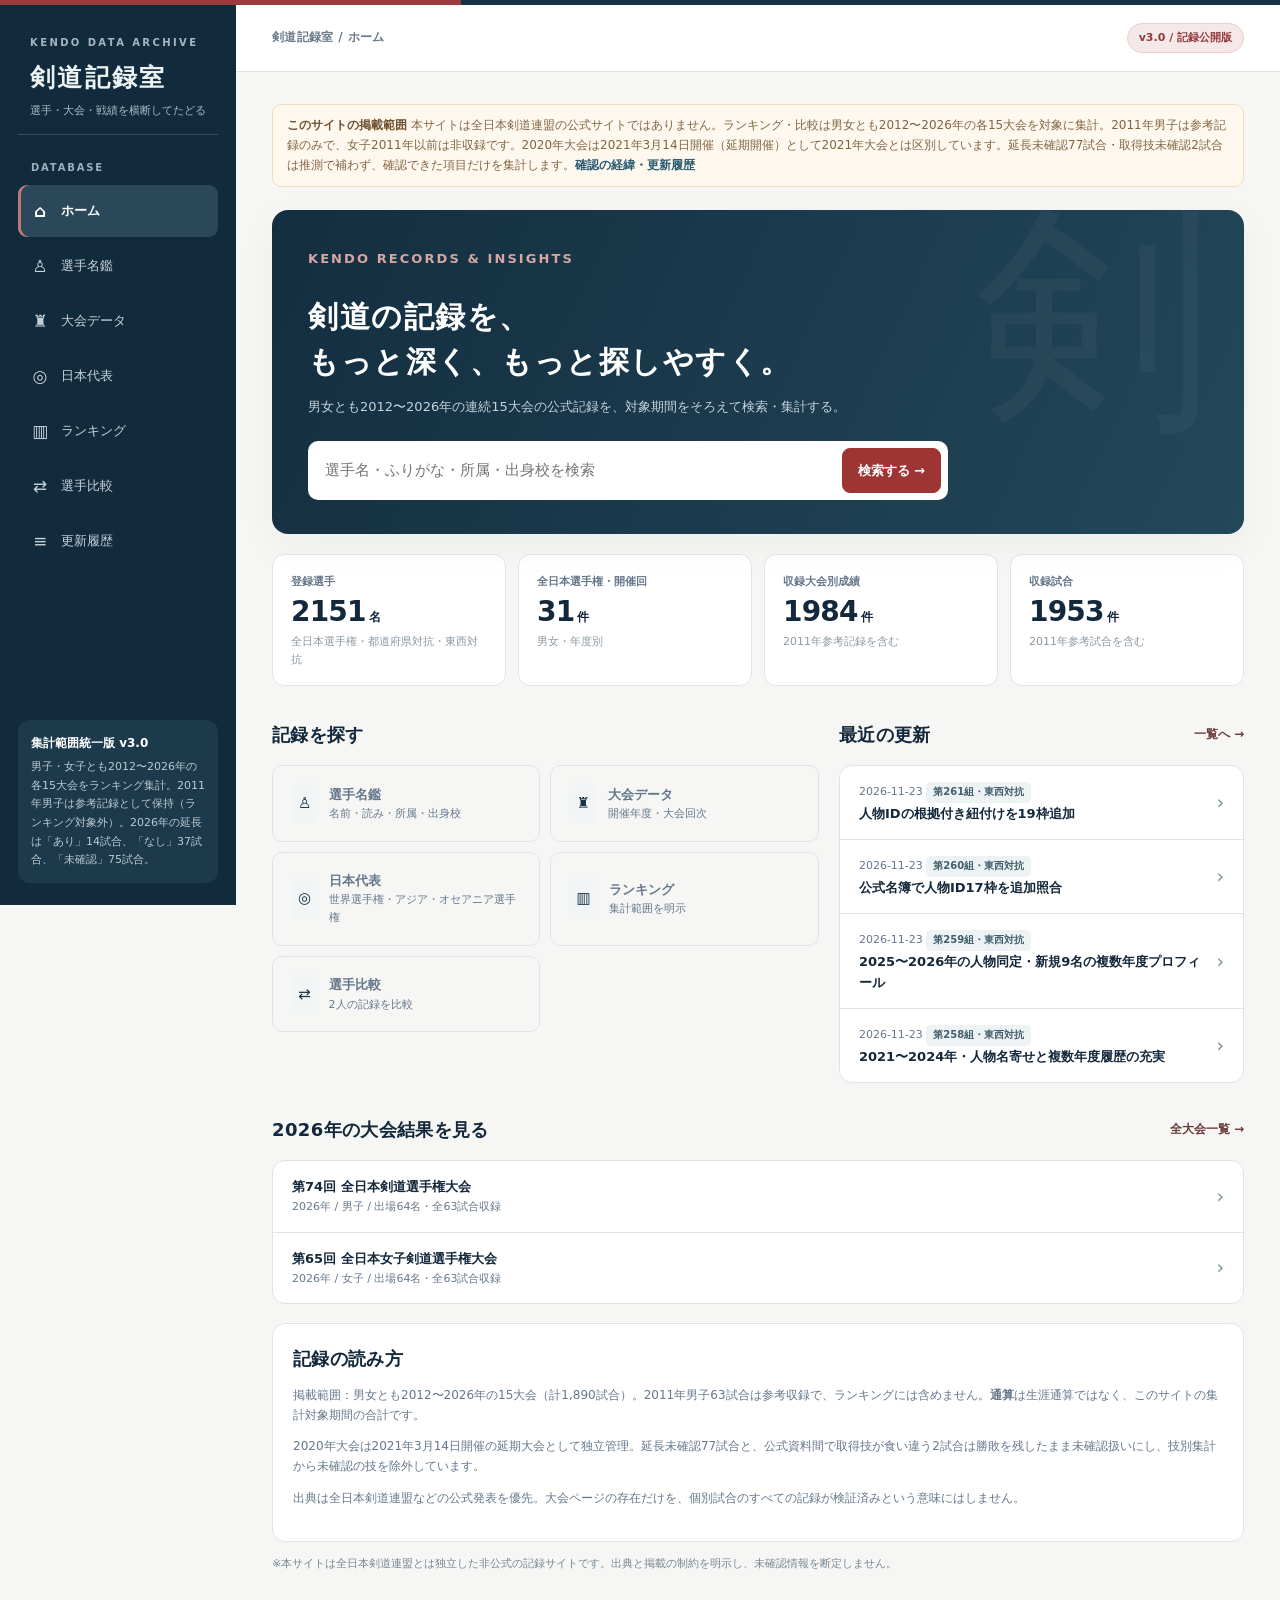
==== commit acaf0ca6: "Round 390: consolidate domestic tournaments and Japan national team navigation" ====
--- a/index.html
+++ b/index.html
@@ -15,7 +15,7 @@
     <aside class="sidebar">
       <a href="#/" class="brand"><div class="brand-small">KENDO DATA ARCHIVE</div><div class="brand-main">剣道記録室</div><div class="brand-desc">選手・大会・戦績を横断してたどる</div></a>
       <div><div class="nav-caption">DATABASE</div><nav class="nav-links" id="desktopNav" aria-label="メインメニュー"></nav></div>
-      <div class="sidebar-tozai-entry"><a href="tozai.html" style="display:block;padding:12px 15px;border:1px solid #dbe2e8;border-radius:9px;margin:14px 0;text-decoration:none;font-size:13px;font-weight:700">全日本東西対抗剣道大会の記録 ↗</a></div><div class="sidebar-bottom"><strong>集計範囲統一版 v3.0</strong>男子・女子とも2012〜2026年の各15大会をランキング集計。2011年男子は参考記録として保持（ランキング対象外）。2026年の延長は「あり」14試合、「なし」37試合、「未確認」75試合。</div>
+      <div class="sidebar-bottom"><strong>集計範囲統一版 v3.0</strong>男子・女子とも2012〜2026年の各15大会をランキング集計。2011年男子は参考記録として保持（ランキング対象外）。2026年の延長は「あり」14試合、「なし」37試合、「未確認」75試合。</div>
     </aside>
     <main class="main"><header class="topbar"><h1 id="topTitle">ホーム</h1><span class="mini-badge">v3.0 / 記録公開版</span></header><div class="content" id="app" aria-live="polite"></div></main>
   </div>
@@ -73,6 +73,7 @@
 <script src="assets/todofuken-women-linked-profiles.js"></script>
 <script src="assets/todofuken-women-awards-368.js"></script>
 <script src="assets/todofuken-2025.js"></script>
+<script src="assets/todofuken-directory.js"></script>
 <script src="assets/tozai-public-data.js"></script>
 <script src="assets/tozai-profile-links.js"></script>
 <script src="assets/tozai-new-players.js"></script>
@@ -119,6 +120,7 @@
 <script src="assets/tozai-identity-279.js"></script>
 <script src="assets/tozai-identity-280.js"></script>
 <script src="assets/tozai-identity-281.js"></script>
+<script src="assets/todofuken-women-program-369.js"></script>
 <script src="assets/app.js"></script>
 <script src="assets/player-history-audit-282.js"></script>
 <script src="assets/tozai-profile.js"></script>
--- a/assets/style.css
+++ b/assets/style.css
@@ -352,3 +352,12 @@
 .profile-pref-entry .profile-fact-current{display:block;font-weight:650}
 .profile-pref-entry .profile-fact-asof{display:block;margin-top:3px;color:var(--muted);font-size:11px;line-height:1.45}
 .profile-pref-caution{display:block;margin-top:10px;color:var(--muted);font-size:11px;line-height:1.5}
+
+/* r389 tournament groups and compact results */
+.event-directory-group+ .event-directory-group{border-top:1px solid var(--line)}
+.event-directory-group>summary{cursor:pointer;display:flex;align-items:center;gap:12px;padding:18px 20px;list-style:none;color:var(--ink);background:#f4f7f8}
+.event-directory-group>summary::-webkit-details-marker{display:none}.event-directory-group>summary:before{content:'▶';font-size:11px;color:#285a7c}.event-directory-group[open]>summary:before{content:'▼'}.event-directory-group>summary span{margin-left:auto;color:var(--muted);font-size:12px}.event-directory-group .event-directory-row{padding-left:34px}.result-b-note{display:block;margin-top:5px;font-size:11px;color:#956320;font-weight:normal}
+@media(max-width:700px){.event-results-table>tbody>.event-player-row>td:nth-child(4){grid-column:2;grid-row:1/4;display:flex;align-items:center;justify-content:flex-end}.result-dialog-table tr:not([hidden]){grid-template-rows:auto auto auto auto}.result-dialog-table tr>td:nth-child(3){grid-column:1/-1;grid-row:3}.result-dialog-table tr>td:nth-child(4){grid-column:1/-1;grid-row:4;text-align:left}.event-directory-group .event-directory-row{padding-left:16px}}
+
+/* 第390組：大会カテゴリと日本代表内のナビゲーション */
+.japan-tabs{display:flex;flex-wrap:wrap;gap:8px;margin:0 0 20px}.japan-tabs a{padding:10px 14px;border:1px solid var(--line);border-radius:8px;background:white;color:var(--navy);font-weight:700;font-size:13px}.japan-tabs a[aria-current=page]{background:var(--navy);border-color:var(--navy);color:white}.directory-back{margin:0 0 14px;font-size:13px}
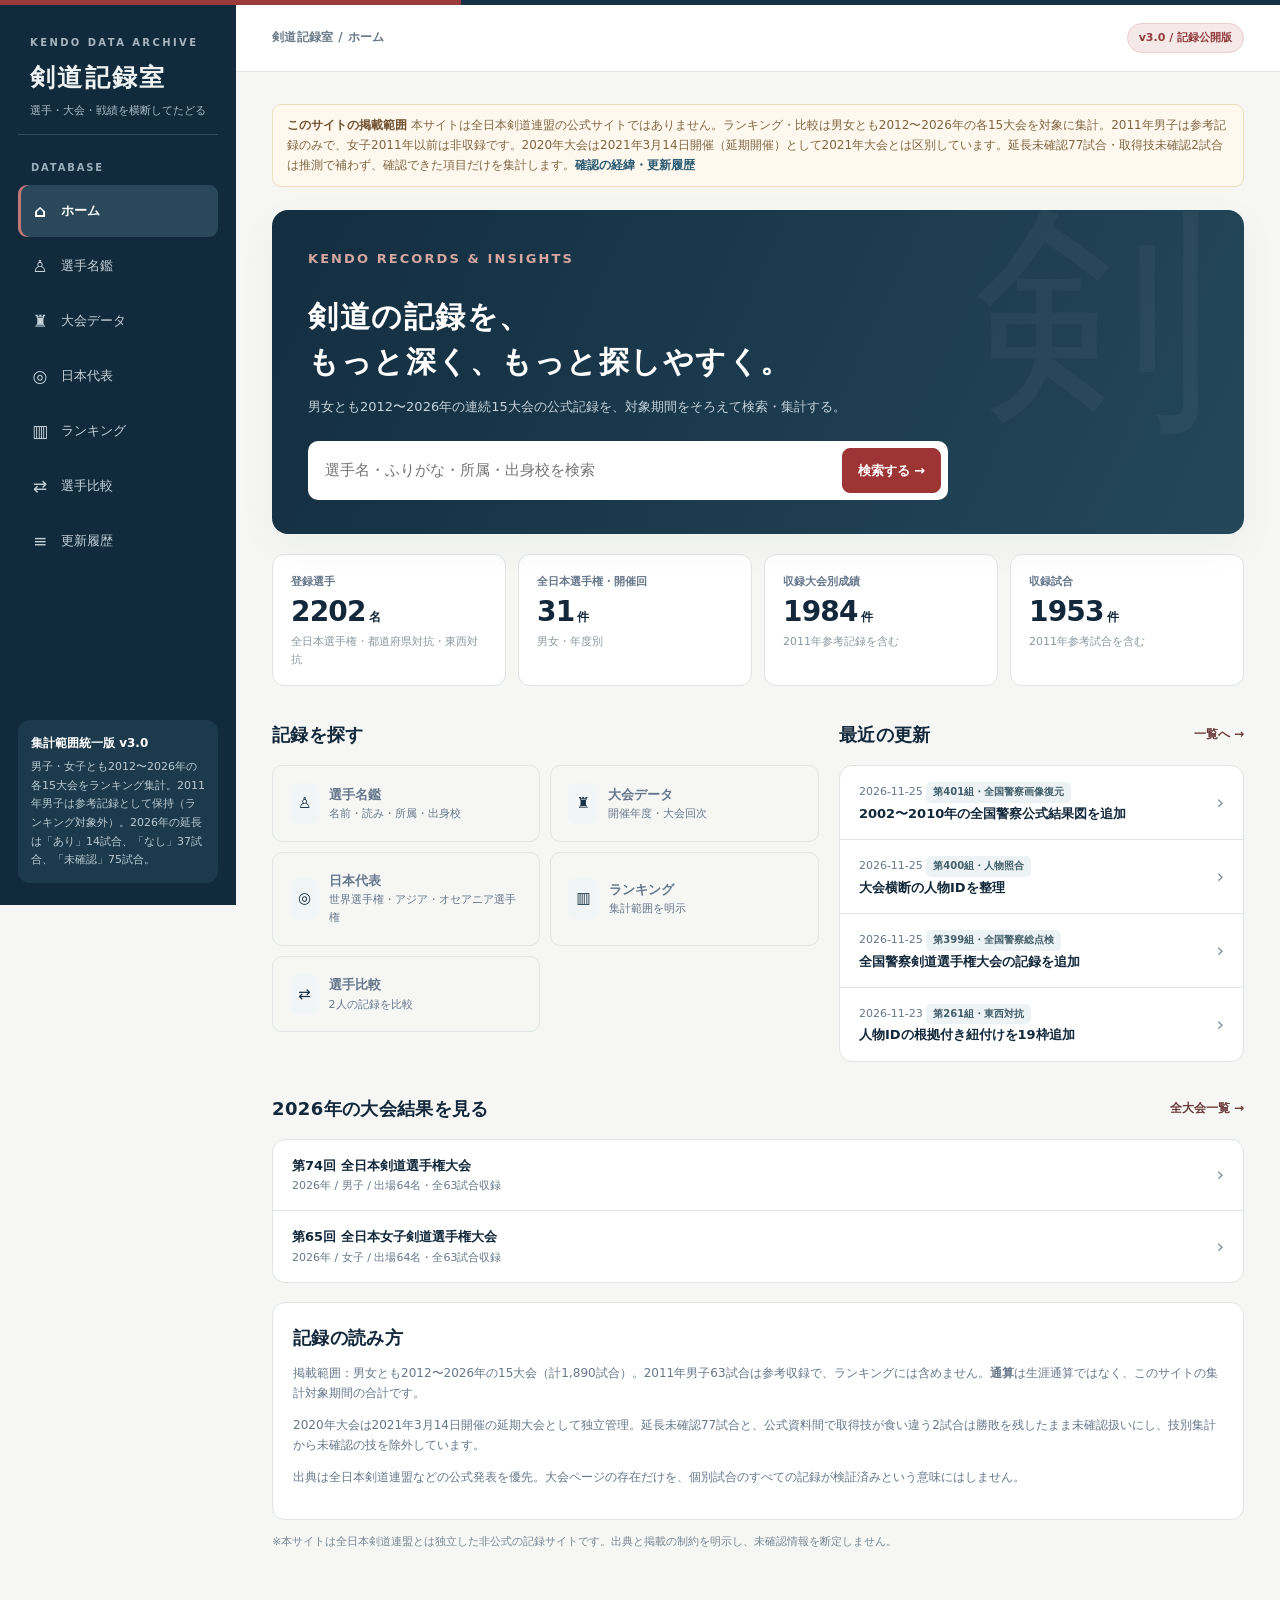
==== commit 1f616764: "Round 416: publish national police individual records and cross-tournament identity audit" ====
--- a/index.html
+++ b/index.html
@@ -121,6 +121,7 @@
 <script src="assets/tozai-identity-280.js"></script>
 <script src="assets/tozai-identity-281.js"></script>
 <script src="assets/todofuken-women-program-369.js"></script>
+<script src="assets/police-individual.js"></script>
 <script src="assets/app.js"></script>
 <script src="assets/player-history-audit-282.js"></script>
 <script src="assets/tozai-profile.js"></script>
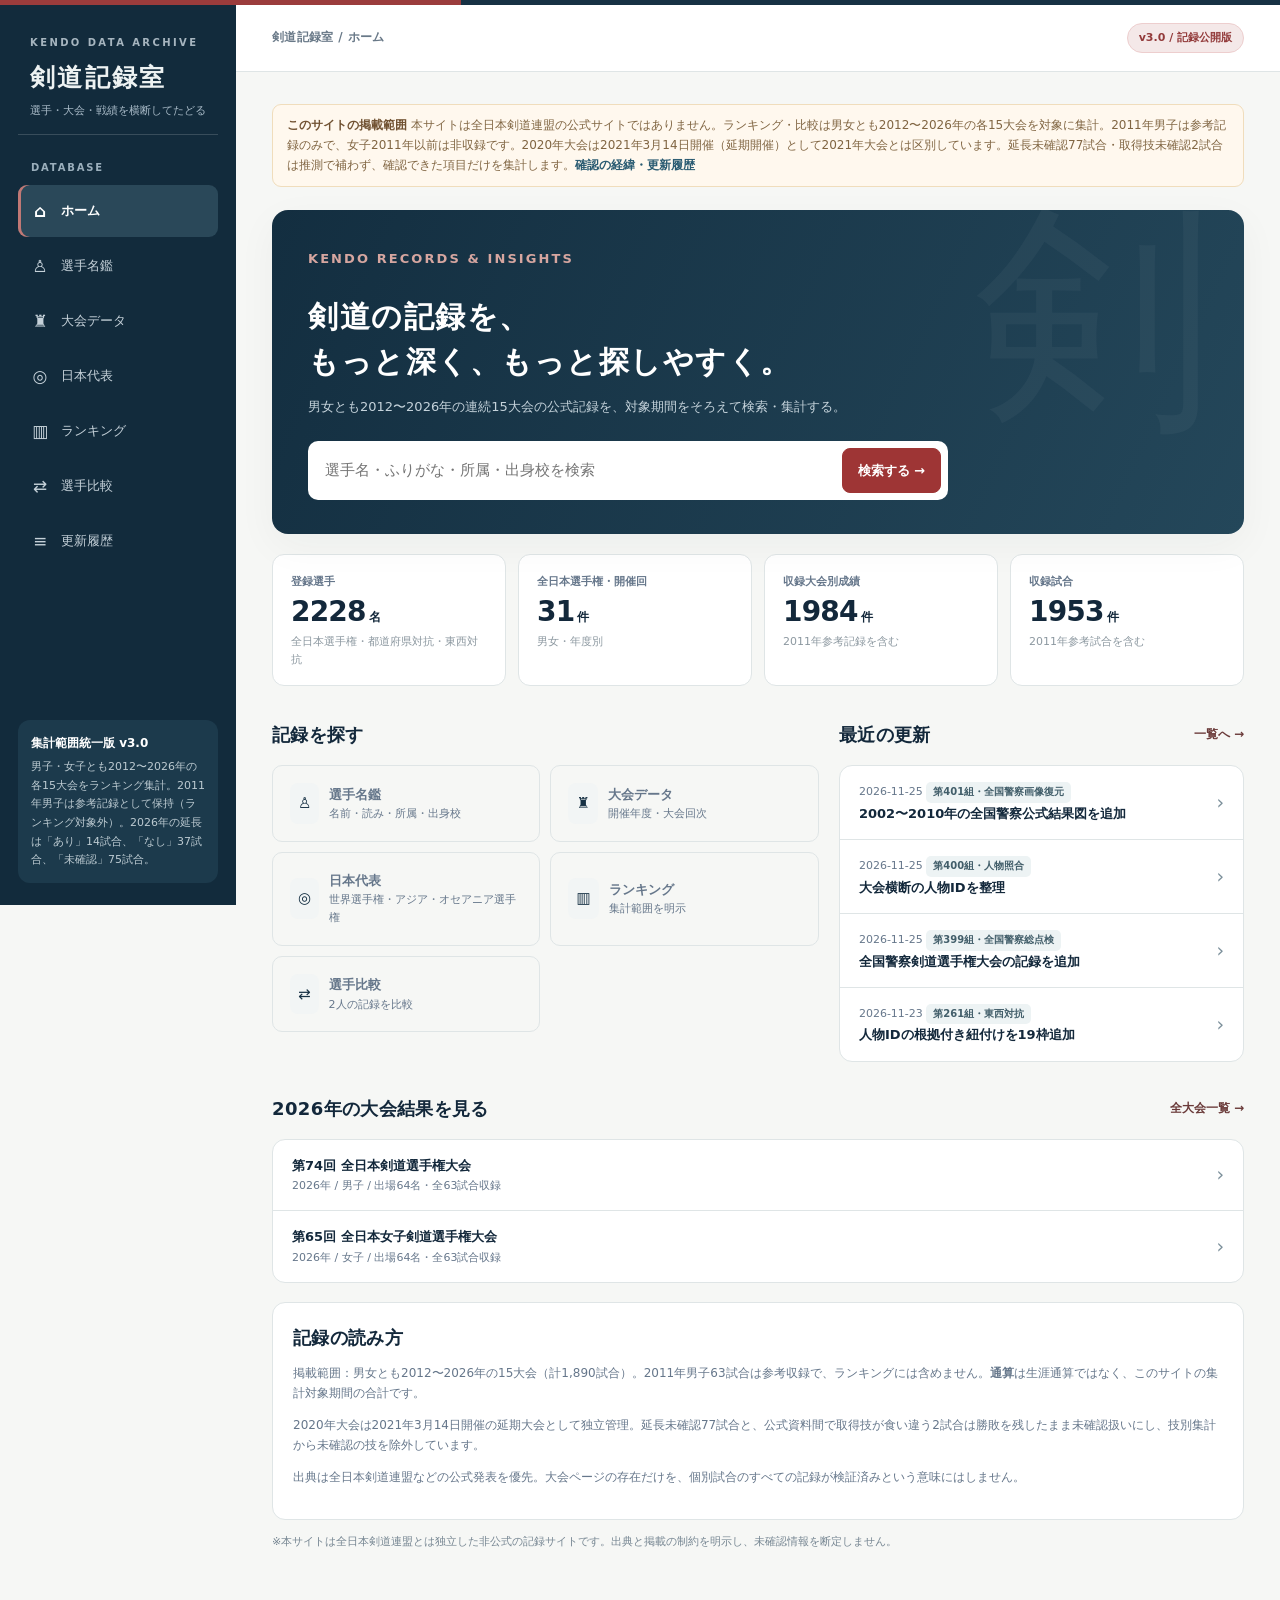
==== commit 65e195fd: "Round 453: publish National Police Kendo team tournament records" ====
--- a/index.html
+++ b/index.html
@@ -8,6 +8,7 @@
   <meta name="description" content="全日本剣道選手権・全日本女子剣道選手権の2012〜2026年の試合記録、選手名鑑、ランキング、選手比較。2011年男子は参考収録。1970〜2024年の世界剣道選手権（WKC）の公式入賞結果と日本代表の一部試合記録、2026年第1回アジア・オセアニア剣道選手権大会（AOKC）の入賞、日本選手団登録、個人戦20記録枠（19実戦・不戦勝1）、日本の男女団体戦8国別対戦と本人実戦38件（団体不戦勝2枠を別管理）を掲載。1976・1979・1982・1985・1988年は入賞順位の2巡確認済み。1991年・1994年・1997年はFIK公式図面の個別対戦を2巡照合し、1973年は入賞順位・団体と個人の別会場を2巡確認、1970年は会場・全剣連公式映像を含め2巡目まで確認。公式一次資料による非公式データベース。">
   <link rel="stylesheet" href="assets/style.css">
   <link rel="stylesheet" href="assets/tozai-profile.css">
+  <link rel="stylesheet" href="assets/police-team.css">
 </head>
 <body>
   <div class="global-top"></div>
@@ -122,6 +123,10 @@
 <script src="assets/tozai-identity-281.js"></script>
 <script src="assets/todofuken-women-program-369.js"></script>
 <script src="assets/police-individual.js"></script>
+<script src="assets/police-team-data.js"></script>
+<script src="assets/police-team-player-data.js"></script>
+<script src="assets/police-team-details.js"></script>
+<script src="assets/police-team.js"></script>
 <script src="assets/app.js"></script>
 <script src="assets/player-history-audit-282.js"></script>
 <script src="assets/tozai-profile.js"></script>
--- a/assets/police-team.css
+++ b/assets/police-team.css
@@ -0,0 +1 @@
+.pt-toolbar{margin:16px 0}.pt-toolbar .field{min-width:150px}.pt-section,.pt-coverage{margin:16px 0}.pt-stats{display:grid;grid-template-columns:repeat(4,minmax(0,1fr));gap:10px;margin:18px 0}.pt-stats>div{border:1px solid var(--line);background:var(--paper);border-radius:8px;padding:10px;font-size:12px;color:var(--muted)}.pt-stats strong{display:block;font-size:24px;color:var(--ink);line-height:1.4}.pt-group{border-top:1px solid var(--line)}.pt-group summary{cursor:pointer;padding:12px 18px;font-weight:700}.pt-group summary span{font-size:12px;margin-left:8px;font-weight:400}.pt-table{overflow-x:auto;max-width:100%}.pt-table table{min-width:420px}.pt-table th,.pt-table td{white-space:nowrap}.pt-source{white-space:nowrap;font-size:12px}.pt-section>.pane-pad{margin:0}@media(max-width:600px){.pt-stats{grid-template-columns:repeat(2,minmax(0,1fr))}.pt-toolbar .field{min-width:0;flex:1}.pt-table table{font-size:12px}.pt-group summary{padding:10px 12px}}
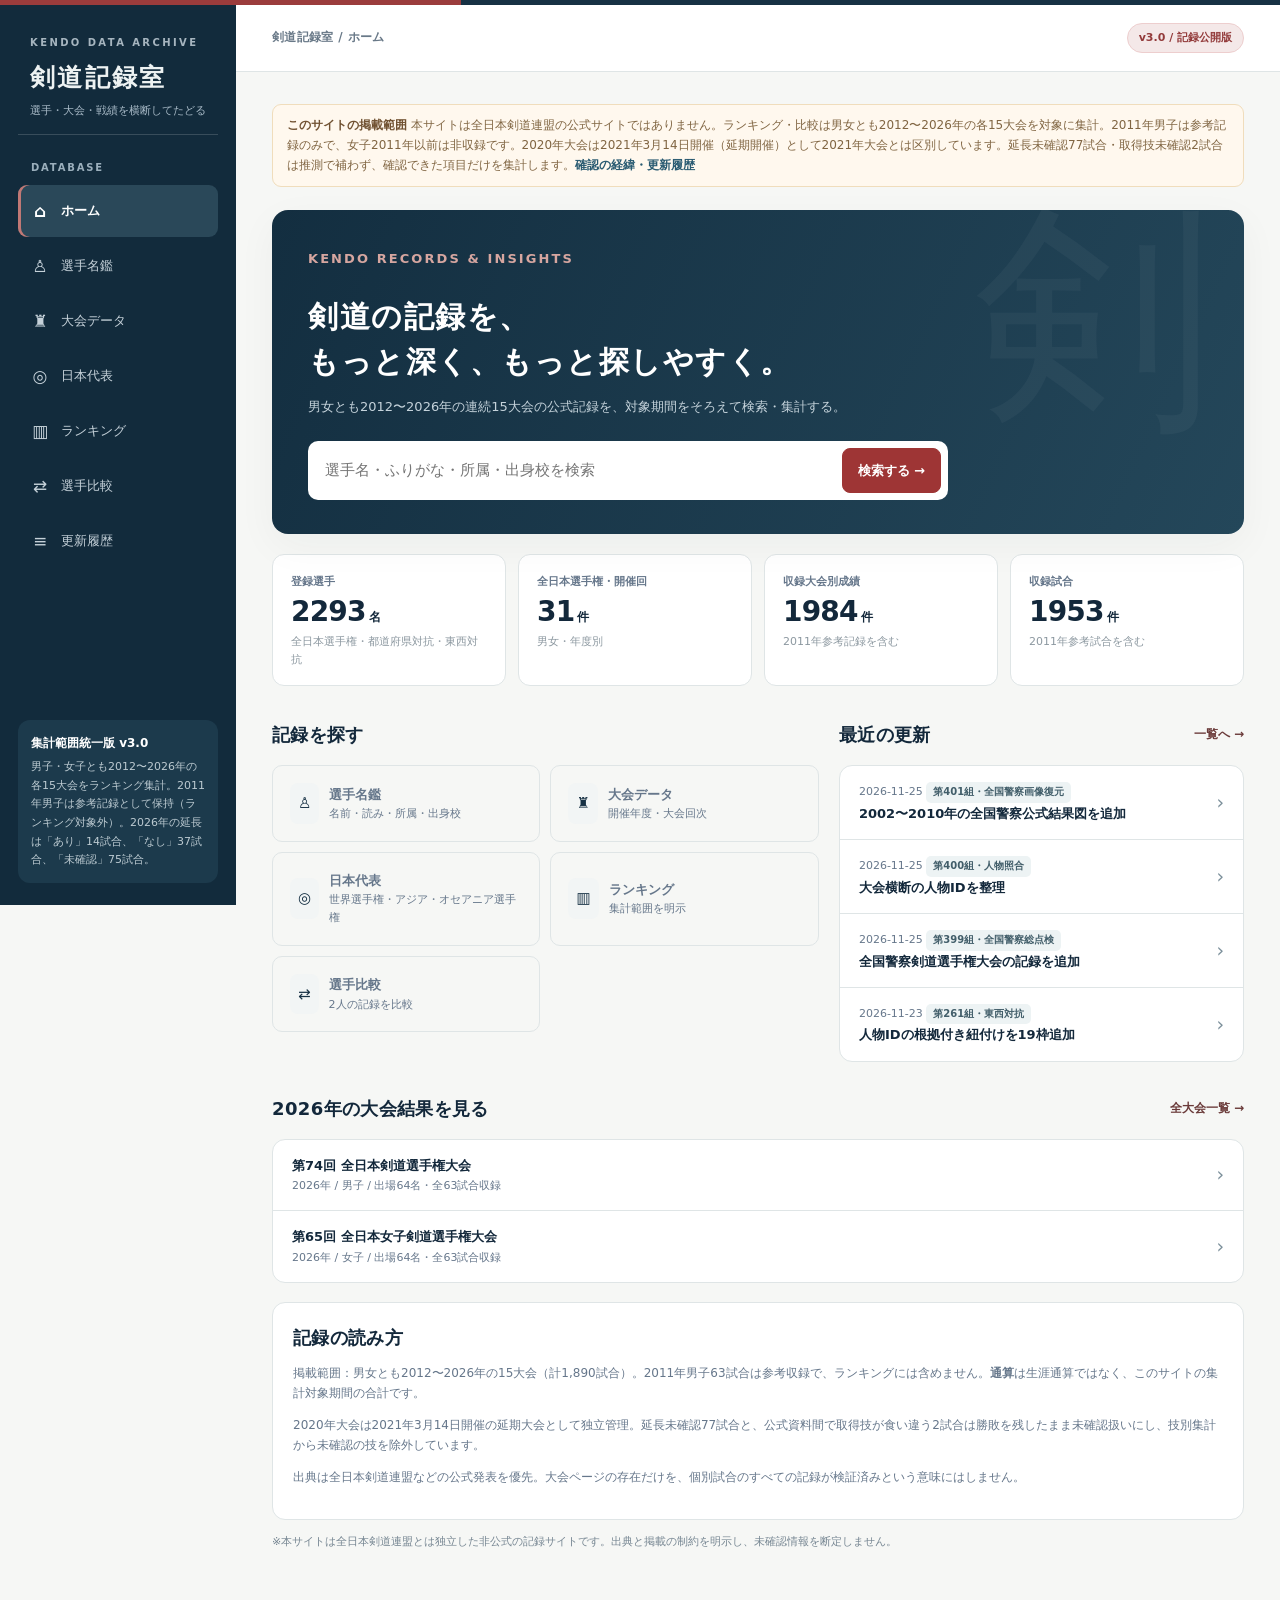
==== commit 1af49a3f: "Round 541: publish All Japan 8-dan Kendo tournament records (2003–2026)" ====
--- a/index.html
+++ b/index.html
@@ -127,6 +127,8 @@
 <script src="assets/police-team-player-data.js"></script>
 <script src="assets/police-team-details.js"></script>
 <script src="assets/police-team.js"></script>
+<script src="assets/8dan-public.js"></script>
+<script src="assets/8dan-ui.js"></script>
 <script src="assets/app.js"></script>
 <script src="assets/player-history-audit-282.js"></script>
 <script src="assets/tozai-profile.js"></script>
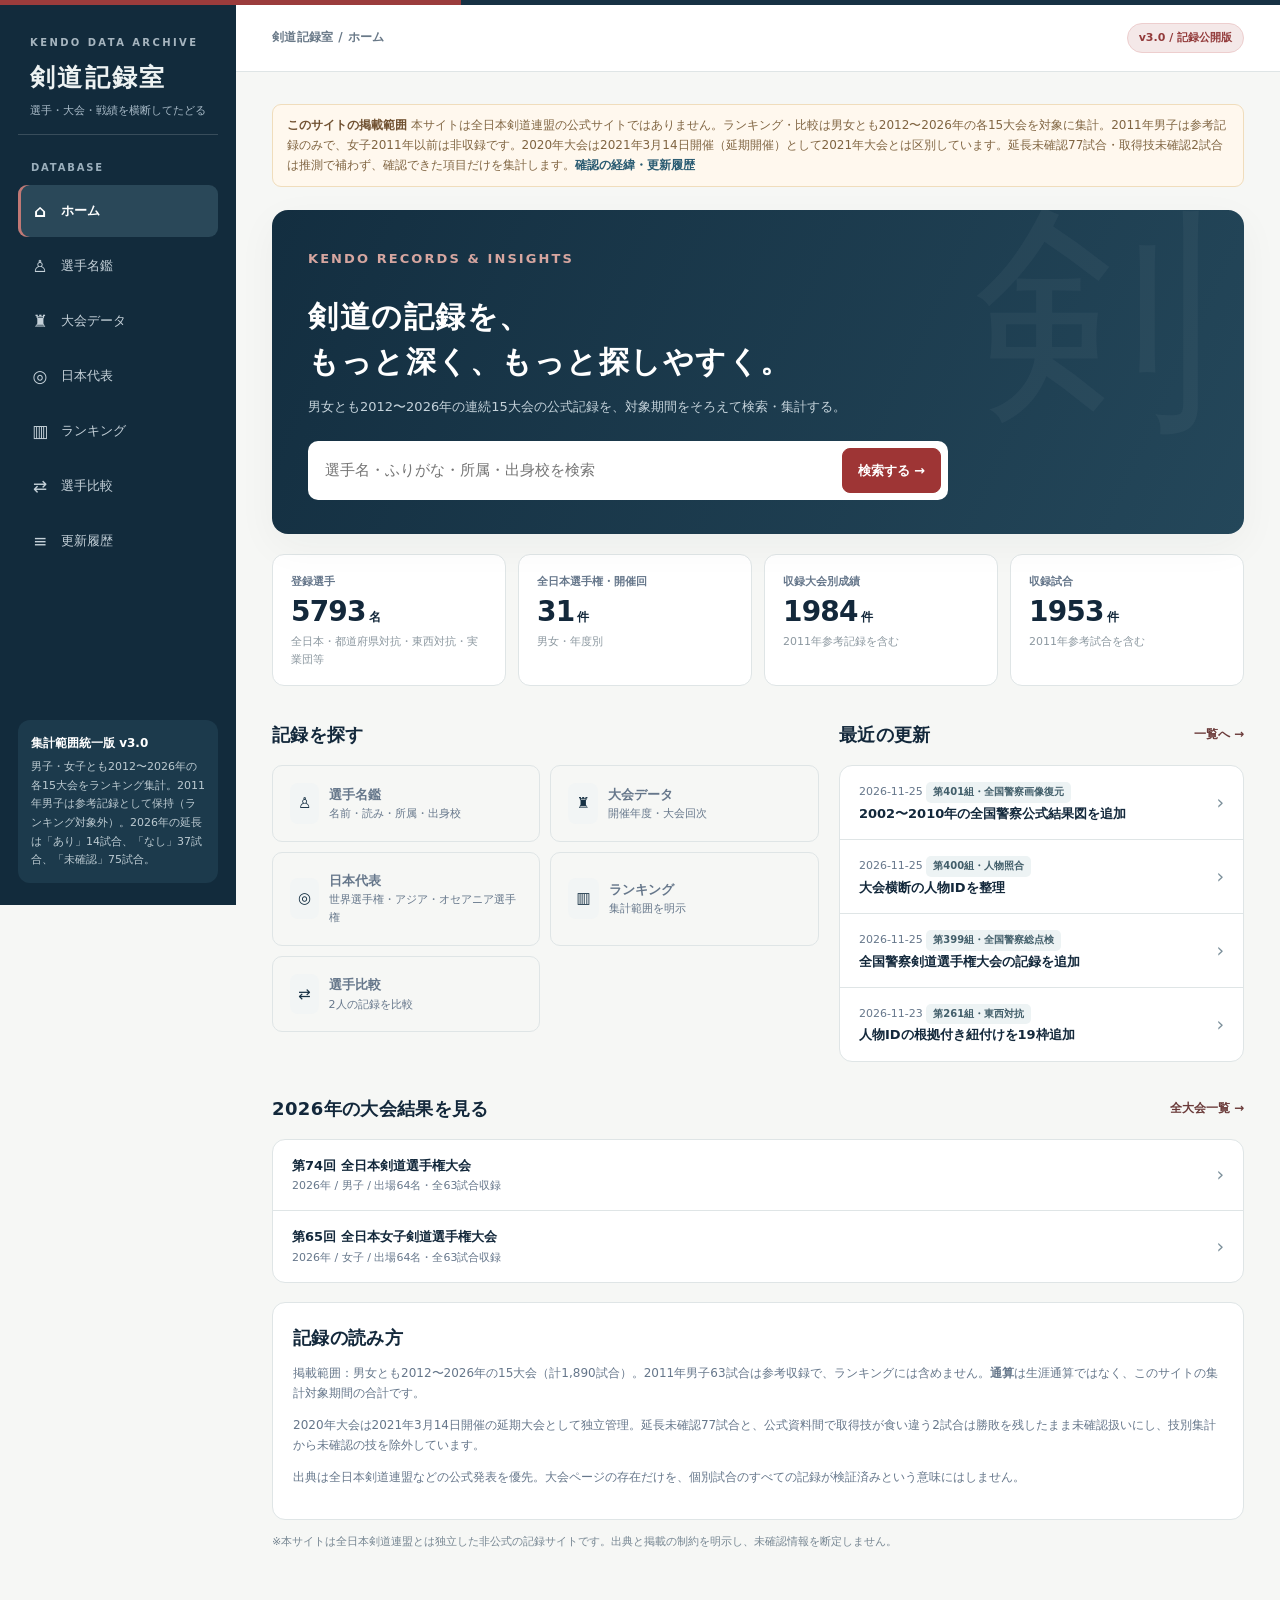
==== commit 24822232: "Round 575: publish National Corporate Kendo Tournament records (2022–2026)" ====
--- a/index.html
+++ b/index.html
@@ -9,6 +9,7 @@
   <link rel="stylesheet" href="assets/style.css">
   <link rel="stylesheet" href="assets/tozai-profile.css">
   <link rel="stylesheet" href="assets/police-team.css">
+  <link rel="stylesheet" href="assets/jitsugyodan.css">
 </head>
 <body>
   <div class="global-top"></div>
@@ -129,6 +130,9 @@
 <script src="assets/police-team.js"></script>
 <script src="assets/8dan-public.js"></script>
 <script src="assets/8dan-ui.js"></script>
+<script src="assets/jitsugyodan-index.js"></script>
+<script src="assets/jitsugyodan-ui.js"></script>
+<script src="assets/jitsugyodan-profile.js"></script>
 <script src="assets/app.js"></script>
 <script src="assets/player-history-audit-282.js"></script>
 <script src="assets/tozai-profile.js"></script>
--- a/assets/jitsugyodan.css
+++ b/assets/jitsugyodan.css
@@ -0,0 +1,2 @@
+#jitsu-root{min-width:0;max-width:100%}.jitsu-section{margin-block:1rem;min-width:0}.jitsu-section .table-wrap{overflow-x:auto;max-width:100%}.jitsu-section table{white-space:nowrap}.jitsu-section th,.jitsu-section td{padding:.55rem .7rem}.jitsu-years{display:flex;flex-wrap:wrap;gap:.6rem;margin:1rem 0}.jitsu-years a{padding:.5rem .8rem;border:1px solid #d5dce5;border-radius:6px}.jitsu-years [aria-current=page]{font-weight:bold;background:#e9eef5}.jitsu-stats{display:grid;grid-template-columns:repeat(auto-fit,minmax(130px,1fr));gap:.6rem}.jitsu-stats strong{display:block;font-size:1.4rem}.jitsu-controls{display:flex;flex-wrap:wrap;gap:.7rem;align-items:end;margin-bottom:.5rem}.jitsu-controls label{min-width:0;flex:1 1 160px}.jitsu-section input,.jitsu-section select{max-width:100%;width:100%}.jitsu-source{font-size:.8rem}.jitsu-section h3{margin-top:0}@media(max-width:480px){.jitsu-section .pane-pad{padding:12px}.jitsu-stats{grid-template-columns:repeat(2,minmax(0,1fr))}.jitsu-controls label{flex-basis:100%}}
+.jitsu-profile-year{margin:.7rem 0;border:1px solid #d6dee8;border-radius:8px;max-width:100%;min-width:0}.jitsu-profile-year>summary{padding:.8rem;cursor:pointer;font-weight:600}.jitsu-profile-content{padding:0 .8rem .8rem;min-width:0}.jitsu-profile-content h4{margin:1rem 0 .5rem}.jitsu-profile-content .table-wrap{max-width:100%;overflow-x:auto}.jitsu-more{margin:1rem 0;display:block}.jitsu-directory-status{margin:.5rem 0}
